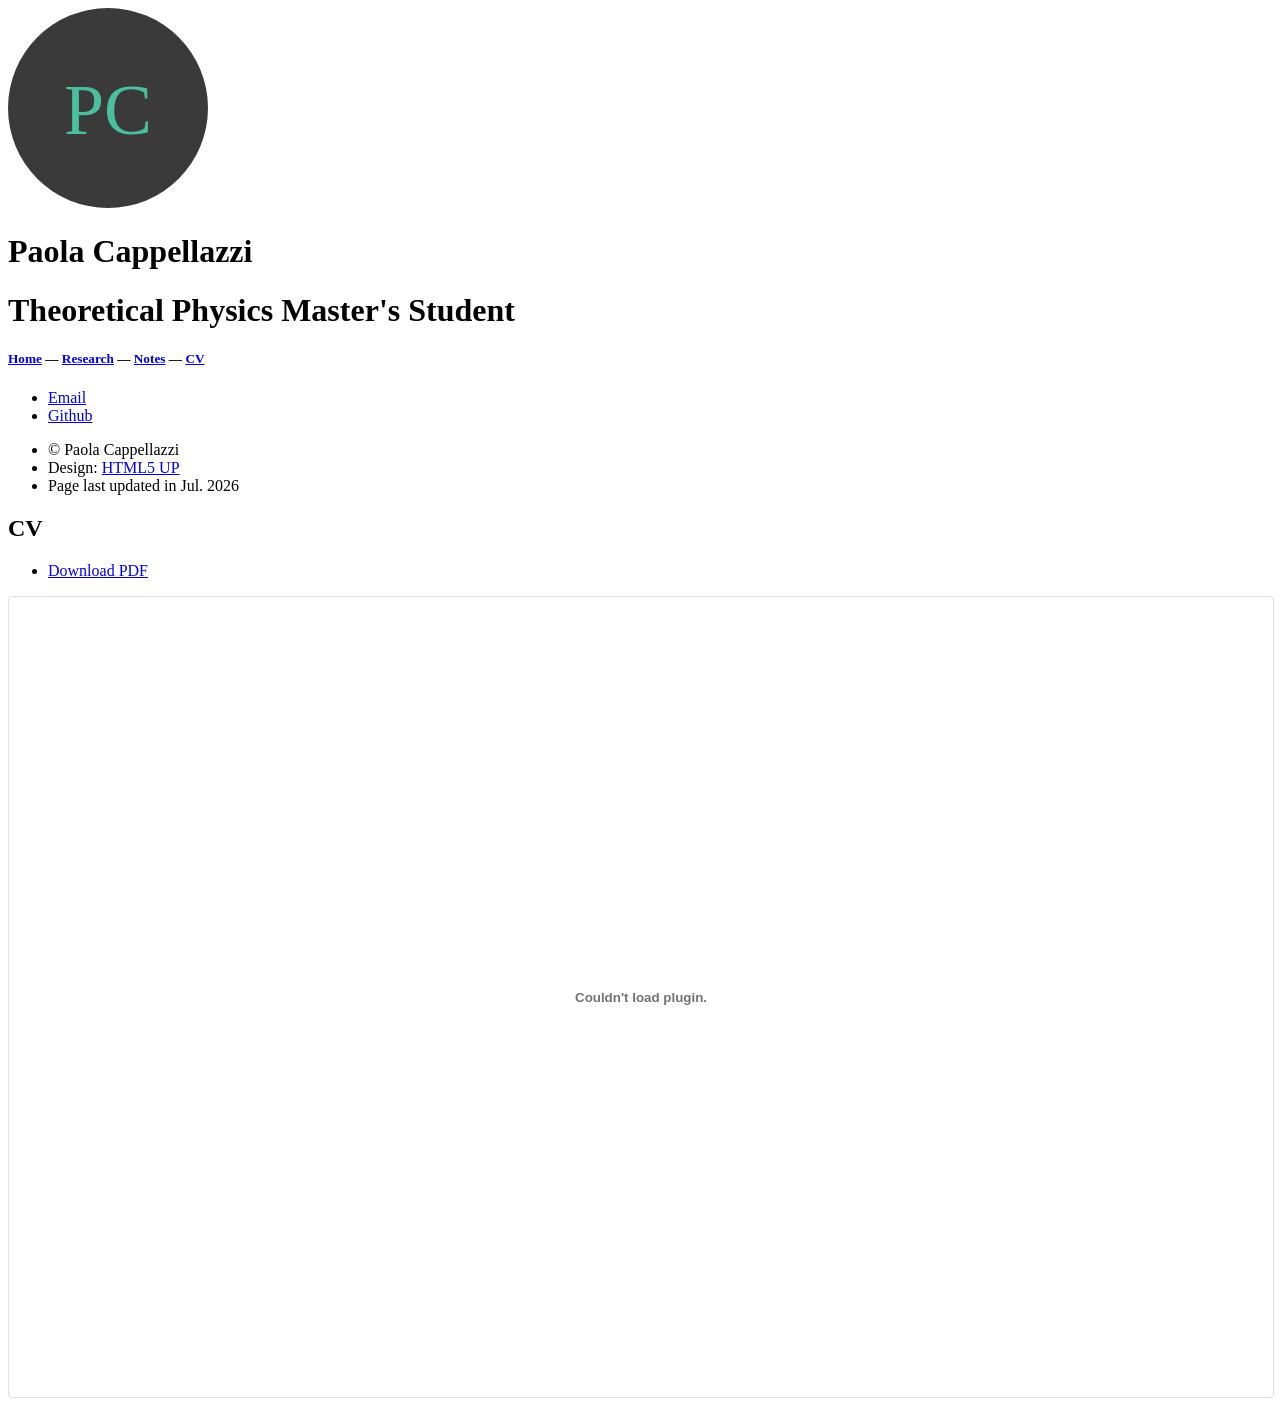
==== cv.html @ b0095d01 "Redesign site using the Strata (HTML5UP) template" ====
<!DOCTYPE HTML>
<!--
	Strata by HTML5 UP
	html5up.net | @ajlkn
	Free for personal and commercial use under the CCA 3.0 license (html5up.net/license)
	Adapted for Paola Cappellazzi
-->
<html>
	<head>
		<title>Paola Cappellazzi</title>
		<meta charset="utf-8" />
		<meta name="viewport" content="width=device-width, initial-scale=1, user-scalable=no" />
		<link rel="stylesheet" href="assets/css/main.css" />
	</head>
	<body class="is-preload">

		<!-- Header -->
			<header id="header">
				<div class="inner">
					<a href="#" class="image avatar"><img src="images/avatar.svg" alt="" /></a>
					<h1><strong>Paola Cappellazzi</strong></h1>
					<h1>Theoretical Physics Master's Student</h1>
					<h5><a href="index.html">Home</a> — <a href="research.html">Research</a> — <a href="notes.html">Notes</a> — <a href="cv.html">CV</a></h5>
				</div>
			</header>

		<!-- Main -->
			<div id="main">

				<!-- One -->
					<section id="intro">
						<header class="major">
							<h2>CV</h2>
						</header>
						<ul class="actions">
							<li><a href="assets/CV.pdf" class="button primary" target="_blank">Download PDF</a></li>
						</ul>
						<embed src="assets/CV.pdf" type="application/pdf" width="100%" height="800" style="border: 1px solid #dfdfdf; border-radius: 4px;" />
					</section>

			</div>

		<!-- Footer -->
			<footer id="footer">
				<div class="inner">
					<ul class="icons">
						<li><a href="mailto:foto7777777777@gmail.com" class="icon solid fa-envelope"><span class="label">Email</span></a></li>
						<li><a href="https://github.com/paolacappellazzi" class="icon brands fa-github"><span class="label">Github</span></a></li>
					</ul>
					<ul class="copyright">
						<li>&copy; Paola Cappellazzi</li><li>Design: <a href="http://html5up.net">HTML5 UP</a></li>
						<li>Page last updated in Jul. 2026</li>
					</ul>
				</div>
			</footer>

		<!-- Scripts -->
			<script src="assets/js/jquery.min.js"></script>
			<script src="assets/js/jquery.poptrox.min.js"></script>
			<script src="assets/js/browser.min.js"></script>
			<script src="assets/js/breakpoints.min.js"></script>
			<script src="assets/js/util.js"></script>
			<script src="assets/js/main.js"></script>

	</body>
</html>
---- assets/css/main.css ----
@import url("fontawesome-all.min.css");
@import url("https://fonts.googleapis.com/css?family=Source+Sans+Pro:400,400italic");

/*
	Strata by HTML5 UP
	html5up.net | @ajlkn
	Free for personal and commercial use under the CCA 3.0 license (html5up.net/license)
*/

html, body, div, span, applet, object,
iframe, h1, h2, h3, h4, h5, h6, p, blockquote,
pre, a, abbr, acronym, address, big, cite,
code, del, dfn, em, img, ins, kbd, q, s, samp,
small, strike, strong, sub, sup, tt, var, b,
u, i, center, dl, dt, dd, ol, ul, li, fieldset,
form, label, legend, table, caption, tbody,
tfoot, thead, tr, th, td, article, aside,
canvas, details, embed, figure, figcaption,
footer, header, hgroup, menu, nav, output, ruby,
section, summary, time, mark, audio, video {
	margin: 0;
	padding: 0;
	border: 0;
	font-size: 100%;
	font: inherit;
	vertical-align: baseline;}

article, aside, details, figcaption, figure,
footer, header, hgroup, menu, nav, section {
	display: block;}

body {
	line-height: 1;
}

ol, ul {
	list-style: none;
}

blockquote, q {
	quotes: none;
}

	blockquote:before, blockquote:after, q:before, q:after {
		content: '';
		content: none;
	}

table {
	border-collapse: collapse;
	border-spacing: 0;
}

body {
	-webkit-text-size-adjust: none;
}

mark {
	background-color: transparent;
	color: inherit;
}

input::-moz-focus-inner {
	border: 0;
	padding: 0;
}

input, select, textarea {
	-moz-appearance: none;
	-webkit-appearance: none;
	-ms-appearance: none;
	appearance: none;
}

/* Basic */

	html {
		box-sizing: border-box;
	}

	*, *:before, *:after {
		box-sizing: inherit;
	}

	body {
		background: #fff;
	}

		body.is-preload *, body.is-preload *:before, body.is-preload *:after {
			-moz-animation: none !important;
			-webkit-animation: none !important;
			-ms-animation: none !important;
			animation: none !important;
			-moz-transition: none !important;
			-webkit-transition: none !important;
			-ms-transition: none !important;
			transition: none !important;
		}

	body, input, select, textarea {
		color: #a2a2a2;
		font-family: "Source Sans Pro", Helvetica, sans-serif;
		font-size: 16pt;
		font-weight: 400;
		line-height: 1.75em;
	}

	a {
		-moz-transition: color 0.2s ease-in-out, border-color 0.2s ease-in-out;
		-webkit-transition: color 0.2s ease-in-out, border-color 0.2s ease-in-out;
		-ms-transition: color 0.2s ease-in-out, border-color 0.2s ease-in-out;
		transition: color 0.2s ease-in-out, border-color 0.2s ease-in-out;
		border-bottom: dotted 1px;
		color: #49bf9d;
		text-decoration: none;
	}

		a:hover {
			border-bottom-color: transparent;
			color: #49bf9d !important;
			text-decoration: none;
		}

	strong, b {
		color: #787878;
		font-weight: 400;
	}

	em, i {
		font-style: italic;
	}

	p {
		margin: 0 0 2em 0;
	}

	h1, h2, h3, h4, h5, h6 {
		color: #787878;
		font-weight: 400;
		line-height: 1em;
		margin: 0 0 1em 0;
	}

		h1 a, h2 a, h3 a, h4 a, h5 a, h6 a {
			color: inherit;
			text-decoration: none;
		}

	h1 {
		font-size: 2em;
		line-height: 1.5em;
	}

	h2 {
		font-size: 1.5em;
		line-height: 1.5em;
	}

	h3 {
		font-size: 1.25em;
		line-height: 1.5em;
	}

	h4 {
		font-size: 1.1em;
		line-height: 1.5em;
	}

	h5 {
		font-size: 0.9em;
		line-height: 1.5em;
	}

	h6 {
		font-size: 0.7em;
		line-height: 1.5em;
	}

	sub {
		font-size: 0.8em;
		position: relative;
		top: 0.5em;
	}

	sup {
		font-size: 0.8em;
		position: relative;
		top: -0.5em;
	}

	hr {
		border: 0;
		border-bottom: solid 2px #efefef;
		margin: 2em 0;
	}

		hr.major {
			margin: 3em 0;
		}

	blockquote {
		border-left: solid 6px #efefef;
		font-style: italic;
		margin: 0 0 2em 0;
		padding: 0.5em 0 0.5em 1.5em;
	}

	code {
		background: #f7f7f7;
		border-radius: 0.35em;
		border: solid 2px #efefef;
		font-family: "Courier New", monospace;
		font-size: 0.9em;
		margin: 0 0.25em;
		padding: 0.25em 0.65em;
	}

	pre {
		-webkit-overflow-scrolling: touch;
		font-family: "Courier New", monospace;
		font-size: 0.9em;
		margin: 0 0 2em 0;
	}

		pre code {
			display: block;
			line-height: 1.75em;
			padding: 1em 1.5em;
			overflow-x: auto;
		}

	.align-left {
		text-align: left;
	}

	.align-center {
		text-align: center;
	}

	.align-right {
		text-align: right;
	}

/* Container */

	.container {
		margin: 0 auto;
		max-width: calc(100% - 4em);
		width: 100%;
	}

		.container.xsmall {
			width: 25%;
		}

		.container.small {
			width: 50%;
		}

		.container.medium {
			width: 75%;
		}

		.container.large {
			width: 125%;
		}

		.container.xlarge {
			width: 150%;
		}

		.container.max {
			width: 100%;
		}

		@media screen and (max-width: 980px) {

			.container {
				width: 100% !important;
				max-width: 100% !important;
			}

		}

		@media screen and (max-width: 480px) {

			.container {
				max-width: calc(100% - 3em);
			}

		}

/* Row */

	.row {
		display: flex;
		flex-wrap: wrap;
		box-sizing: border-box;
		align-items: stretch;
	}

		.row > * {
			box-sizing: border-box;
		}

		.row.gtr-uniform > * > :last-child {
			margin-bottom: 0;
		}

		.row.aln-left {
			justify-content: flex-start;
		}

		.row.aln-center {
			justify-content: center;
		}

		.row.aln-right {
			justify-content: flex-end;
		}

		.row.aln-top {
			align-items: flex-start;
		}

		.row.aln-middle {
			align-items: center;
		}

		.row.aln-bottom {
			align-items: flex-end;
		}

		.row > .imp {
			order: -1;
		}

		.row > .col-1 {
			width: 8.33333%;
		}

		.row > .off-1 {
			margin-left: 8.33333%;
		}

		.row > .col-2 {
			width: 16.66667%;
		}

		.row > .off-2 {
			margin-left: 16.66667%;
		}

		.row > .col-3 {
			width: 25%;
		}

		.row > .off-3 {
			margin-left: 25%;
		}

		.row > .col-4 {
			width: 33.33333%;
		}

		.row > .off-4 {
			margin-left: 33.33333%;
		}

		.row > .col-5 {
			width: 41.66667%;
		}

		.row > .off-5 {
			margin-left: 41.66667%;
		}

		.row > .col-6 {
			width: 50%;
		}

		.row > .off-6 {
			margin-left: 50%;
		}

		.row > .col-7 {
			width: 58.33333%;
		}

		.row > .off-7 {
			margin-left: 58.33333%;
		}

		.row > .col-8 {
			width: 66.66667%;
		}

		.row > .off-8 {
			margin-left: 66.66667%;
		}

		.row > .col-9 {
			width: 75%;
		}

		.row > .off-9 {
			margin-left: 75%;
		}

		.row > .col-10 {
			width: 83.33333%;
		}

		.row > .off-10 {
			margin-left: 83.33333%;
		}

		.row > .col-11 {
			width: 91.66667%;
		}

		.row > .off-11 {
			margin-left: 91.66667%;
		}

		.row > .col-12 {
			width: 100%;
		}

		.row > .off-12 {
			margin-left: 100%;
		}

		.row.gtr-0 {
			margin-top: 0;
			margin-left: 0em;
		}

			.row.gtr-0 > * {
				padding: 0 0 0 0em;
			}

			.row.gtr-0.gtr-uniform {
				margin-top: 0em;
			}

				.row.gtr-0.gtr-uniform > * {
					padding-top: 0em;
				}

		.row.gtr-25 {
			margin-top: 0;
			margin-left: -0.625em;
		}

			.row.gtr-25 > * {
				padding: 0 0 0 0.625em;
			}

			.row.gtr-25.gtr-uniform {
				margin-top: -0.625em;
			}

				.row.gtr-25.gtr-uniform > * {
					padding-top: 0.625em;
				}

		.row.gtr-50 {
			margin-top: 0;
			margin-left: -1.25em;
		}

			.row.gtr-50 > * {
				padding: 0 0 0 1.25em;
			}

			.row.gtr-50.gtr-uniform {
				margin-top: -1.25em;
			}

				.row.gtr-50.gtr-uniform > * {
					padding-top: 1.25em;
				}

		.row {
			margin-top: 0;
			margin-left: -2.5em;
		}

			.row > * {
				padding: 0 0 0 2.5em;
			}

			.row.gtr-uniform {
				margin-top: -2.5em;
			}

				.row.gtr-uniform > * {
					padding-top: 2.5em;
				}

		.row.gtr-150 {
			margin-top: 0;
			margin-left: -3.75em;
		}

			.row.gtr-150 > * {
				padding: 0 0 0 3.75em;
			}

			.row.gtr-150.gtr-uniform {
				margin-top: -3.75em;
			}

				.row.gtr-150.gtr-uniform > * {
					padding-top: 3.75em;
				}

		.row.gtr-200 {
			margin-top: 0;
			margin-left: -5em;
		}

			.row.gtr-200 > * {
				padding: 0 0 0 5em;
			}

			.row.gtr-200.gtr-uniform {
				margin-top: -5em;
			}

				.row.gtr-200.gtr-uniform > * {
					padding-top: 5em;
				}

		@media screen and (max-width: 1800px) {

			.row {
				display: flex;
				flex-wrap: wrap;
				box-sizing: border-box;
				align-items: stretch;
			}

				.row > * {
					box-sizing: border-box;
				}

				.row.gtr-uniform > * > :last-child {
					margin-bottom: 0;
				}

				.row.aln-left {
					justify-content: flex-start;
				}

				.row.aln-center {
					justify-content: center;
				}

				.row.aln-right {
					justify-content: flex-end;
				}

				.row.aln-top {
					align-items: flex-start;
				}

				.row.aln-middle {
					align-items: center;
				}

				.row.aln-bottom {
					align-items: flex-end;
				}

				.row > .imp-xlarge {
					order: -1;
				}

				.row > .col-1-xlarge {
					width: 8.33333%;
				}

				.row > .off-1-xlarge {
					margin-left: 8.33333%;
				}

				.row > .col-2-xlarge {
					width: 16.66667%;
				}

				.row > .off-2-xlarge {
					margin-left: 16.66667%;
				}

				.row > .col-3-xlarge {
					width: 25%;
				}

				.row > .off-3-xlarge {
					margin-left: 25%;
				}

				.row > .col-4-xlarge {
					width: 33.33333%;
				}

				.row > .off-4-xlarge {
					margin-left: 33.33333%;
				}

				.row > .col-5-xlarge {
					width: 41.66667%;
				}

				.row > .off-5-xlarge {
					margin-left: 41.66667%;
				}

				.row > .col-6-xlarge {
					width: 50%;
				}

				.row > .off-6-xlarge {
					margin-left: 50%;
				}

				.row > .col-7-xlarge {
					width: 58.33333%;
				}

				.row > .off-7-xlarge {
					margin-left: 58.33333%;
				}

				.row > .col-8-xlarge {
					width: 66.66667%;
				}

				.row > .off-8-xlarge {
					margin-left: 66.66667%;
				}

				.row > .col-9-xlarge {
					width: 75%;
				}

				.row > .off-9-xlarge {
					margin-left: 75%;
				}

				.row > .col-10-xlarge {
					width: 83.33333%;
				}

				.row > .off-10-xlarge {
					margin-left: 83.33333%;
				}

				.row > .col-11-xlarge {
					width: 91.66667%;
				}

				.row > .off-11-xlarge {
					margin-left: 91.66667%;
				}

				.row > .col-12-xlarge {
					width: 100%;
				}

				.row > .off-12-xlarge {
					margin-left: 100%;
				}

				.row.gtr-0 {
					margin-top: 0;
					margin-left: 0em;
				}

					.row.gtr-0 > * {
						padding: 0 0 0 0em;
					}

					.row.gtr-0.gtr-uniform {
						margin-top: 0em;
					}

						.row.gtr-0.gtr-uniform > * {
							padding-top: 0em;
						}

				.row.gtr-25 {
					margin-top: 0;
					margin-left: -0.625em;
				}

					.row.gtr-25 > * {
						padding: 0 0 0 0.625em;
					}

					.row.gtr-25.gtr-uniform {
						margin-top: -0.625em;
					}

						.row.gtr-25.gtr-uniform > * {
							padding-top: 0.625em;
						}

				.row.gtr-50 {
					margin-top: 0;
					margin-left: -1.25em;
				}

					.row.gtr-50 > * {
						padding: 0 0 0 1.25em;
					}

					.row.gtr-50.gtr-uniform {
						margin-top: -1.25em;
					}

						.row.gtr-50.gtr-uniform > * {
							padding-top: 1.25em;
						}

				.row {
					margin-top: 0;
					margin-left: -2.5em;
				}

					.row > * {
						padding: 0 0 0 2.5em;
					}

					.row.gtr-uniform {
						margin-top: -2.5em;
					}

						.row.gtr-uniform > * {
							padding-top: 2.5em;
						}

				.row.gtr-150 {
					margin-top: 0;
					margin-left: -3.75em;
				}

					.row.gtr-150 > * {
						padding: 0 0 0 3.75em;
					}

					.row.gtr-150.gtr-uniform {
						margin-top: -3.75em;
					}

						.row.gtr-150.gtr-uniform > * {
							padding-top: 3.75em;
						}

				.row.gtr-200 {
					margin-top: 0;
					margin-left: -5em;
				}

					.row.gtr-200 > * {
						padding: 0 0 0 5em;
					}

					.row.gtr-200.gtr-uniform {
						margin-top: -5em;
					}

						.row.gtr-200.gtr-uniform > * {
							padding-top: 5em;
						}

		}

		@media screen and (max-width: 1280px) {

			.row {
				display: flex;
				flex-wrap: wrap;
				box-sizing: border-box;
				align-items: stretch;
			}

				.row > * {
					box-sizing: border-box;
				}

				.row.gtr-uniform > * > :last-child {
					margin-bottom: 0;
				}

				.row.aln-left {
					justify-content: flex-start;
				}

				.row.aln-center {
					justify-content: center;
				}

				.row.aln-right {
					justify-content: flex-end;
				}

				.row.aln-top {
					align-items: flex-start;
				}

				.row.aln-middle {
					align-items: center;
				}

				.row.aln-bottom {
					align-items: flex-end;
				}

				.row > .imp-large {
					order: -1;
				}

				.row > .col-1-large {
					width: 8.33333%;
				}

				.row > .off-1-large {
					margin-left: 8.33333%;
				}

				.row > .col-2-large {
					width: 16.66667%;
				}

				.row > .off-2-large {
					margin-left: 16.66667%;
				}

				.row > .col-3-large {
					width: 25%;
				}

				.row > .off-3-large {
					margin-left: 25%;
				}

				.row > .col-4-large {
					width: 33.33333%;
				}

				.row > .off-4-large {
					margin-left: 33.33333%;
				}

				.row > .col-5-large {
					width: 41.66667%;
				}

				.row > .off-5-large {
					margin-left: 41.66667%;
				}

				.row > .col-6-large {
					width: 50%;
				}

				.row > .off-6-large {
					margin-left: 50%;
				}

				.row > .col-7-large {
					width: 58.33333%;
				}

				.row > .off-7-large {
					margin-left: 58.33333%;
				}

				.row > .col-8-large {
					width: 66.66667%;
				}

				.row > .off-8-large {
					margin-left: 66.66667%;
				}

				.row > .col-9-large {
					width: 75%;
				}

				.row > .off-9-large {
					margin-left: 75%;
				}

				.row > .col-10-large {
					width: 83.33333%;
				}

				.row > .off-10-large {
					margin-left: 83.33333%;
				}

				.row > .col-11-large {
					width: 91.66667%;
				}

				.row > .off-11-large {
					margin-left: 91.66667%;
				}

				.row > .col-12-large {
					width: 100%;
				}

				.row > .off-12-large {
					margin-left: 100%;
				}

				.row.gtr-0 {
					margin-top: 0;
					margin-left: 0em;
				}

					.row.gtr-0 > * {
						padding: 0 0 0 0em;
					}

					.row.gtr-0.gtr-uniform {
						margin-top: 0em;
					}

						.row.gtr-0.gtr-uniform > * {
							padding-top: 0em;
						}

				.row.gtr-25 {
					margin-top: 0;
					margin-left: -0.5em;
				}

					.row.gtr-25 > * {
						padding: 0 0 0 0.5em;
					}

					.row.gtr-25.gtr-uniform {
						margin-top: -0.5em;
					}

						.row.gtr-25.gtr-uniform > * {
							padding-top: 0.5em;
						}

				.row.gtr-50 {
					margin-top: 0;
					margin-left: -1em;
				}

					.row.gtr-50 > * {
						padding: 0 0 0 1em;
					}

					.row.gtr-50.gtr-uniform {
						margin-top: -1em;
					}

						.row.gtr-50.gtr-uniform > * {
							padding-top: 1em;
						}

				.row {
					margin-top: 0;
					margin-left: -2em;
				}

					.row > * {
						padding: 0 0 0 2em;
					}

					.row.gtr-uniform {
						margin-top: -2em;
					}

						.row.gtr-uniform > * {
							padding-top: 2em;
						}

				.row.gtr-150 {
					margin-top: 0;
					margin-left: -3em;
				}

					.row.gtr-150 > * {
						padding: 0 0 0 3em;
					}

					.row.gtr-150.gtr-uniform {
						margin-top: -3em;
					}

						.row.gtr-150.gtr-uniform > * {
							padding-top: 3em;
						}

				.row.gtr-200 {
					margin-top: 0;
					margin-left: -4em;
				}

					.row.gtr-200 > * {
						padding: 0 0 0 4em;
					}

					.row.gtr-200.gtr-uniform {
						margin-top: -4em;
					}

						.row.gtr-200.gtr-uniform > * {
							padding-top: 4em;
						}

		}

		@media screen and (max-width: 980px) {

			.row {
				display: flex;
				flex-wrap: wrap;
				box-sizing: border-box;
				align-items: stretch;
			}

				.row > * {
					box-sizing: border-box;
				}

				.row.gtr-uniform > * > :last-child {
					margin-bottom: 0;
				}

				.row.aln-left {
					justify-content: flex-start;
				}

				.row.aln-center {
					justify-content: center;
				}

				.row.aln-right {
					justify-content: flex-end;
				}

				.row.aln-top {
					align-items: flex-start;
				}

				.row.aln-middle {
					align-items: center;
				}

				.row.aln-bottom {
					align-items: flex-end;
				}

				.row > .imp-medium {
					order: -1;
				}

				.row > .col-1-medium {
					width: 8.33333%;
				}

				.row > .off-1-medium {
					margin-left: 8.33333%;
				}

				.row > .col-2-medium {
					width: 16.66667%;
				}

				.row > .off-2-medium {
					margin-left: 16.66667%;
				}

				.row > .col-3-medium {
					width: 25%;
				}

				.row > .off-3-medium {
					margin-left: 25%;
				}

				.row > .col-4-medium {
					width: 33.33333%;
				}

				.row > .off-4-medium {
					margin-left: 33.33333%;
				}

				.row > .col-5-medium {
					width: 41.66667%;
				}

				.row > .off-5-medium {
					margin-left: 41.66667%;
				}

				.row > .col-6-medium {
					width: 50%;
				}

				.row > .off-6-medium {
					margin-left: 50%;
				}

				.row > .col-7-medium {
					width: 58.33333%;
				}

				.row > .off-7-medium {
					margin-left: 58.33333%;
				}

				.row > .col-8-medium {
					width: 66.66667%;
				}

				.row > .off-8-medium {
					margin-left: 66.66667%;
				}

				.row > .col-9-medium {
					width: 75%;
				}

				.row > .off-9-medium {
					margin-left: 75%;
				}

				.row > .col-10-medium {
					width: 83.33333%;
				}

				.row > .off-10-medium {
					margin-left: 83.33333%;
				}

				.row > .col-11-medium {
					width: 91.66667%;
				}

				.row > .off-11-medium {
					margin-left: 91.66667%;
				}

				.row > .col-12-medium {
					width: 100%;
				}

				.row > .off-12-medium {
					margin-left: 100%;
				}

				.row.gtr-0 {
					margin-top: 0;
					margin-left: 0em;
				}

					.row.gtr-0 > * {
						padding: 0 0 0 0em;
					}

					.row.gtr-0.gtr-uniform {
						margin-top: 0em;
					}

						.row.gtr-0.gtr-uniform > * {
							padding-top: 0em;
						}

				.row.gtr-25 {
					margin-top: 0;
					margin-left: -0.5em;
				}

					.row.gtr-25 > * {
						padding: 0 0 0 0.5em;
					}

					.row.gtr-25.gtr-uniform {
						margin-top: -0.5em;
					}

						.row.gtr-25.gtr-uniform > * {
							padding-top: 0.5em;
						}

				.row.gtr-50 {
					margin-top: 0;
					margin-left: -1em;
				}

					.row.gtr-50 > * {
						padding: 0 0 0 1em;
					}

					.row.gtr-50.gtr-uniform {
						margin-top: -1em;
					}

						.row.gtr-50.gtr-uniform > * {
							padding-top: 1em;
						}

				.row {
					margin-top: 0;
					margin-left: -2em;
				}

					.row > * {
						padding: 0 0 0 2em;
					}

					.row.gtr-uniform {
						margin-top: -2em;
					}

						.row.gtr-uniform > * {
							padding-top: 2em;
						}

				.row.gtr-150 {
					margin-top: 0;
					margin-left: -3em;
				}

					.row.gtr-150 > * {
						padding: 0 0 0 3em;
					}

					.row.gtr-150.gtr-uniform {
						margin-top: -3em;
					}

						.row.gtr-150.gtr-uniform > * {
							padding-top: 3em;
						}

				.row.gtr-200 {
					margin-top: 0;
					margin-left: -4em;
				}

					.row.gtr-200 > * {
						padding: 0 0 0 4em;
					}

					.row.gtr-200.gtr-uniform {
						margin-top: -4em;
					}

						.row.gtr-200.gtr-uniform > * {
							padding-top: 4em;
						}

		}

		@media screen and (max-width: 736px) {

			.row {
				display: flex;
				flex-wrap: wrap;
				box-sizing: border-box;
				align-items: stretch;
			}

				.row > * {
					box-sizing: border-box;
				}

				.row.gtr-uniform > * > :last-child {
					margin-bottom: 0;
				}

				.row.aln-left {
					justify-content: flex-start;
				}

				.row.aln-center {
					justify-content: center;
				}

				.row.aln-right {
					justify-content: flex-end;
				}

				.row.aln-top {
					align-items: flex-start;
				}

				.row.aln-middle {
					align-items: center;
				}

				.row.aln-bottom {
					align-items: flex-end;
				}

				.row > .imp-small {
					order: -1;
				}

				.row > .col-1-small {
					width: 8.33333%;
				}

				.row > .off-1-small {
					margin-left: 8.33333%;
				}

				.row > .col-2-small {
					width: 16.66667%;
				}

				.row > .off-2-small {
					margin-left: 16.66667%;
				}

				.row > .col-3-small {
					width: 25%;
				}

				.row > .off-3-small {
					margin-left: 25%;
				}

				.row > .col-4-small {
					width: 33.33333%;
				}

				.row > .off-4-small {
					margin-left: 33.33333%;
				}

				.row > .col-5-small {
					width: 41.66667%;
				}

				.row > .off-5-small {
					margin-left: 41.66667%;
				}

				.row > .col-6-small {
					width: 50%;
				}

				.row > .off-6-small {
					margin-left: 50%;
				}

				.row > .col-7-small {
					width: 58.33333%;
				}

				.row > .off-7-small {
					margin-left: 58.33333%;
				}

				.row > .col-8-small {
					width: 66.66667%;
				}

				.row > .off-8-small {
					margin-left: 66.66667%;
				}

				.row > .col-9-small {
					width: 75%;
				}

				.row > .off-9-small {
					margin-left: 75%;
				}

				.row > .col-10-small {
					width: 83.33333%;
				}

				.row > .off-10-small {
					margin-left: 83.33333%;
				}

				.row > .col-11-small {
					width: 91.66667%;
				}

				.row > .off-11-small {
					margin-left: 91.66667%;
				}

				.row > .col-12-small {
					width: 100%;
				}

				.row > .off-12-small {
					margin-left: 100%;
				}

				.row.gtr-0 {
					margin-top: 0;
					margin-left: 0em;
				}

					.row.gtr-0 > * {
						padding: 0 0 0 0em;
					}

					.row.gtr-0.gtr-uniform {
						margin-top: 0em;
					}

						.row.gtr-0.gtr-uniform > * {
							padding-top: 0em;
						}

				.row.gtr-25 {
					margin-top: 0;
					margin-left: -0.375em;
				}

					.row.gtr-25 > * {
						padding: 0 0 0 0.375em;
					}

					.row.gtr-25.gtr-uniform {
						margin-top: -0.375em;
					}

						.row.gtr-25.gtr-uniform > * {
							padding-top: 0.375em;
						}

				.row.gtr-50 {
					margin-top: 0;
					margin-left: -0.75em;
				}

					.row.gtr-50 > * {
						padding: 0 0 0 0.75em;
					}

					.row.gtr-50.gtr-uniform {
						margin-top: -0.75em;
					}

						.row.gtr-50.gtr-uniform > * {
							padding-top: 0.75em;
						}

				.row {
					margin-top: 0;
					margin-left: -1.5em;
				}

					.row > * {
						padding: 0 0 0 1.5em;
					}

					.row.gtr-uniform {
						margin-top: -1.5em;
					}

						.row.gtr-uniform > * {
							padding-top: 1.5em;
						}

				.row.gtr-150 {
					margin-top: 0;
					margin-left: -2.25em;
				}

					.row.gtr-150 > * {
						padding: 0 0 0 2.25em;
					}

					.row.gtr-150.gtr-uniform {
						margin-top: -2.25em;
					}

						.row.gtr-150.gtr-uniform > * {
							padding-top: 2.25em;
						}

				.row.gtr-200 {
					margin-top: 0;
					margin-left: -3em;
				}

					.row.gtr-200 > * {
						padding: 0 0 0 3em;
					}

					.row.gtr-200.gtr-uniform {
						margin-top: -3em;
					}

						.row.gtr-200.gtr-uniform > * {
							padding-top: 3em;
						}

		}

		@media screen and (max-width: 480px) {

			.row {
				display: flex;
				flex-wrap: wrap;
				box-sizing: border-box;
				align-items: stretch;
			}

				.row > * {
					box-sizing: border-box;
				}

				.row.gtr-uniform > * > :last-child {
					margin-bottom: 0;
				}

				.row.aln-left {
					justify-content: flex-start;
				}

				.row.aln-center {
					justify-content: center;
				}

				.row.aln-right {
					justify-content: flex-end;
				}

				.row.aln-top {
					align-items: flex-start;
				}

				.row.aln-middle {
					align-items: center;
				}

				.row.aln-bottom {
					align-items: flex-end;
				}

				.row > .imp-xsmall {
					order: -1;
				}

				.row > .col-1-xsmall {
					width: 8.33333%;
				}

				.row > .off-1-xsmall {
					margin-left: 8.33333%;
				}

				.row > .col-2-xsmall {
					width: 16.66667%;
				}

				.row > .off-2-xsmall {
					margin-left: 16.66667%;
				}

				.row > .col-3-xsmall {
					width: 25%;
				}

				.row > .off-3-xsmall {
					margin-left: 25%;
				}

				.row > .col-4-xsmall {
					width: 33.33333%;
				}

				.row > .off-4-xsmall {
					margin-left: 33.33333%;
				}

				.row > .col-5-xsmall {
					width: 41.66667%;
				}

				.row > .off-5-xsmall {
					margin-left: 41.66667%;
				}

				.row > .col-6-xsmall {
					width: 50%;
				}

				.row > .off-6-xsmall {
					margin-left: 50%;
				}

				.row > .col-7-xsmall {
					width: 58.33333%;
				}

				.row > .off-7-xsmall {
					margin-left: 58.33333%;
				}

				.row > .col-8-xsmall {
					width: 66.66667%;
				}

				.row > .off-8-xsmall {
					margin-left: 66.66667%;
				}

				.row > .col-9-xsmall {
					width: 75%;
				}

				.row > .off-9-xsmall {
					margin-left: 75%;
				}

				.row > .col-10-xsmall {
					width: 83.33333%;
				}

				.row > .off-10-xsmall {
					margin-left: 83.33333%;
				}

				.row > .col-11-xsmall {
					width: 91.66667%;
				}

				.row > .off-11-xsmall {
					margin-left: 91.66667%;
				}

				.row > .col-12-xsmall {
					width: 100%;
				}

				.row > .off-12-xsmall {
					margin-left: 100%;
				}

				.row.gtr-0 {
					margin-top: 0;
					margin-left: 0em;
				}

					.row.gtr-0 > * {
						padding: 0 0 0 0em;
					}

					.row.gtr-0.gtr-uniform {
						margin-top: 0em;
					}

						.row.gtr-0.gtr-uniform > * {
							padding-top: 0em;
						}

				.row.gtr-25 {
					margin-top: 0;
					margin-left: -0.375em;
				}

					.row.gtr-25 > * {
						padding: 0 0 0 0.375em;
					}

					.row.gtr-25.gtr-uniform {
						margin-top: -0.375em;
					}

						.row.gtr-25.gtr-uniform > * {
							padding-top: 0.375em;
						}

				.row.gtr-50 {
					margin-top: 0;
					margin-left: -0.75em;
				}

					.row.gtr-50 > * {
						padding: 0 0 0 0.75em;
					}

					.row.gtr-50.gtr-uniform {
						margin-top: -0.75em;
					}

						.row.gtr-50.gtr-uniform > * {
							padding-top: 0.75em;
						}

				.row {
					margin-top: 0;
					margin-left: -1.5em;
				}

					.row > * {
						padding: 0 0 0 1.5em;
					}

					.row.gtr-uniform {
						margin-top: -1.5em;
					}

						.row.gtr-uniform > * {
							padding-top: 1.5em;
						}

				.row.gtr-150 {
					margin-top: 0;
					margin-left: -2.25em;
				}

					.row.gtr-150 > * {
						padding: 0 0 0 2.25em;
					}

					.row.gtr-150.gtr-uniform {
						margin-top: -2.25em;
					}

						.row.gtr-150.gtr-uniform > * {
							padding-top: 2.25em;
						}

				.row.gtr-200 {
					margin-top: 0;
					margin-left: -3em;
				}

					.row.gtr-200 > * {
						padding: 0 0 0 3em;
					}

					.row.gtr-200.gtr-uniform {
						margin-top: -3em;
					}

						.row.gtr-200.gtr-uniform > * {
							padding-top: 3em;
						}

		}

/* Section/Article */

	section.special, article.special {
		text-align: center;
	}

	header p {
		color: #b2b2b2;
		position: relative;
		margin: 0 0 1.5em 0;
	}

	header h2 + p {
		font-size: 1.25em;
		margin-top: -1em;
		line-height: 1.5em;
	}

	header h3 + p {
		font-size: 1.1em;
		margin-top: -0.8em;
		line-height: 1.5em;
	}

	header h4 + p,
	header h5 + p,
	header h6 + p {
		font-size: 0.9em;
		margin-top: -0.6em;
		line-height: 1.5em;
	}

	header.major h2 {
		font-size: 2em;
	}

/* Form */

	form {
		margin: 0 0 2em 0;
	}

	label {
		color: #787878;
		display: block;
		font-size: 0.9em;
		font-weight: 400;
		margin: 0 0 1em 0;
	}

	input[type="text"],
	input[type="password"],
	input[type="email"],
	select,
	textarea {
		-moz-appearance: none;
		-webkit-appearance: none;
		-ms-appearance: none;
		appearance: none;
		background: #f7f7f7;
		border-radius: 0.35em;
		border: solid 2px transparent;
		color: inherit;
		display: block;
		outline: 0;
		padding: 0 0.75em;
		text-decoration: none;
		width: 100%;
	}

		input[type="text"]:invalid,
		input[type="password"]:invalid,
		input[type="email"]:invalid,
		select:invalid,
		textarea:invalid {
			box-shadow: none;
		}

		input[type="text"]:focus,
		input[type="password"]:focus,
		input[type="email"]:focus,
		select:focus,
		textarea:focus {
			border-color: #49bf9d;
		}

	select {
		background-image: url("data:image/svg+xml;charset=utf8,%3Csvg xmlns='http://www.w3.org/2000/svg' width='40' height='40' preserveAspectRatio='none' viewBox='0 0 40 40'%3E%3Cpath d='M9.4,12.3l10.4,10.4l10.4-10.4c0.2-0.2,0.5-0.4,0.9-0.4c0.3,0,0.6,0.1,0.9,0.4l3.3,3.3c0.2,0.2,0.4,0.5,0.4,0.9 c0,0.4-0.1,0.6-0.4,0.9L20.7,31.9c-0.2,0.2-0.5,0.4-0.9,0.4c-0.3,0-0.6-0.1-0.9-0.4L4.3,17.3c-0.2-0.2-0.4-0.5-0.4-0.9 c0-0.4,0.1-0.6,0.4-0.9l3.3-3.3c0.2-0.2,0.5-0.4,0.9-0.4S9.1,12.1,9.4,12.3z' fill='%23dfdfdf' /%3E%3C/svg%3E");
		background-size: 1.25rem;
		background-repeat: no-repeat;
		background-position: calc(100% - 1rem) center;
		height: 2.75em;
		padding-right: 2.75em;
		text-overflow: ellipsis;
	}

		select option {
			color: #787878;
			background: #fff;
		}

		select:focus::-ms-value {
			background-color: transparent;
		}

		select::-ms-expand {
			display: none;
		}

	input[type="text"],
	input[type="password"],
	input[type="email"],
	select {
		height: 2.75em;
	}

	textarea {
		padding: 0.75em;
	}

	input[type="checkbox"],
	input[type="radio"] {
		-moz-appearance: none;
		-webkit-appearance: none;
		-ms-appearance: none;
		appearance: none;
		display: block;
		float: left;
		margin-right: -2em;
		opacity: 0;
		width: 1em;
		z-index: -1;
	}

		input[type="checkbox"] + label,
		input[type="radio"] + label {
			text-decoration: none;
			color: #a2a2a2;
			cursor: pointer;
			display: inline-block;
			font-size: 1em;
			font-weight: 400;
			padding-left: 2.4em;
			padding-right: 0.75em;
			position: relative;
		}

			input[type="checkbox"] + label:before,
			input[type="radio"] + label:before {
				-moz-osx-font-smoothing: grayscale;
				-webkit-font-smoothing: antialiased;
				display: inline-block;
				font-style: normal;
				font-variant: normal;
				text-rendering: auto;
				line-height: 1;
				text-transform: none !important;
				font-family: 'Font Awesome 5 Free';
				font-weight: 900;
			}

			input[type="checkbox"] + label:before,
			input[type="radio"] + label:before {
				background: #f7f7f7;
				border-radius: 0.35em;
				border: solid 2px transparent;
				content: '';
				display: inline-block;
				font-size: 0.8em;
				height: 2.0625em;
				left: 0;
				line-height: 1.85625em;
				position: absolute;
				text-align: center;
				top: 0;
				width: 2.0625em;
			}

		input[type="checkbox"]:checked + label:before,
		input[type="radio"]:checked + label:before {
			background: #787878;
			border-color: #787878;
			color: #fff;
			content: '\f00c';
		}

		input[type="checkbox"]:focus + label:before,
		input[type="radio"]:focus + label:before {
			border-color: #49bf9d;
		}

	input[type="checkbox"] + label:before {
		border-radius: 0.35em;
	}

	input[type="radio"] + label:before {
		border-radius: 100%;
	}

	::-webkit-input-placeholder {
		color: #b2b2b2 !important;
		opacity: 1.0;
	}

	:-moz-placeholder {
		color: #b2b2b2 !important;
		opacity: 1.0;
	}

	::-moz-placeholder {
		color: #b2b2b2 !important;
		opacity: 1.0;
	}

	:-ms-input-placeholder {
		color: #b2b2b2 !important;
		opacity: 1.0;
	}

/* Box */

	.box {
		border-radius: 0.35em;
		border: solid 2px #efefef;
		margin-bottom: 2em;
		padding: 1.5em;
	}

		.box > :last-child,
		.box > :last-child > :last-child,
		.box > :last-child > :last-child > :last-child {
			margin-bottom: 0;
		}

		.box.alt {
			border: 0;
			border-radius: 0;
			padding: 0;
		}

/* Icon */

	.icon {
		text-decoration: none;
		border-bottom: none;
		position: relative;
	}

		.icon:before {
			-moz-osx-font-smoothing: grayscale;
			-webkit-font-smoothing: antialiased;
			display: inline-block;
			font-style: normal;
			font-variant: normal;
			text-rendering: auto;
			line-height: 1;
			text-transform: none !important;
			font-family: 'Font Awesome 5 Free';
			font-weight: 400;
		}

		.icon > .label {
			display: none;
		}

		.icon:before {
			line-height: inherit;
		}

		.icon.solid:before {
			font-weight: 900;
		}

		.icon.brands:before {
			font-family: 'Font Awesome 5 Brands';
		}

/* Image */

	.image {
		border-radius: 0.35em;
		border: 0;
		display: inline-block;
		position: relative;
	}

		.image:before {
			-moz-transition: opacity 0.2s ease-in-out;
			-webkit-transition: opacity 0.2s ease-in-out;
			-ms-transition: opacity 0.2s ease-in-out;
			transition: opacity 0.2s ease-in-out;
			background: url("images/overlay.png");
			border-radius: 0.35em;
			content: '';
			display: block;
			height: 100%;
			left: 0;
			opacity: 0.5;
			position: absolute;
			top: 0;
			width: 100%;
		}

		.image.thumb {
			text-align: center;
		}

			.image.thumb:after {
				-moz-transition: opacity 0.2s ease-in-out;
				-webkit-transition: opacity 0.2s ease-in-out;
				-ms-transition: opacity 0.2s ease-in-out;
				transition: opacity 0.2s ease-in-out;
				border-radius: 0.35em;
				border: solid 3px rgba(255, 255, 255, 0.5);
				color: #fff;
				content: 'View';
				display: inline-block;
				font-size: 0.8em;
				font-weight: 400;
				left: 50%;
				line-height: 2.25em;
				margin: -1.25em 0 0 -3em;
				opacity: 0;
				padding: 0 1.5em;
				position: absolute;
				text-align: center;
				text-decoration: none;
				top: 50%;
				white-space: nowrap;
			}

			.image.thumb:hover:after {
				opacity: 1.0;
			}

			.image.thumb:hover:before {
				background: url("images/overlay.png"), url("images/overlay.png");
				opacity: 1.0;
			}

		.image img {
			border-radius: 0.35em;
			display: block;
		}

		.image.left {
			float: left;
			margin: 0 1.5em 1em 0;
			top: 0.25em;
		}

		.image.right {
			float: right;
			margin: 0 0 1em 1.5em;
			top: 0.25em;
		}

		.image.left, .image.right {
			max-width: 40%;
		}

			.image.left img, .image.right img {
				width: 100%;
			}

		.image.fit {
			display: block;
			margin: 0 0 2em 0;
			width: 100%;
		}

			.image.fit img {
				width: 100%;
			}

		.image.avatar {
			border-radius: 100%;
		}

			.image.avatar:before {
				display: none;
			}

			.image.avatar img {
				border-radius: 100%;
				width: 100%;
			}

/* List */

	ol {
		list-style: decimal;
		margin: 0 0 2em 0;
		padding-left: 1.25em;
	}

		ol li {
			padding-left: 0.25em;
		}

	ul {
		list-style: disc;
		margin: 0 0 2em 0;
		padding-left: 1em;
	}

		ul li {
			padding-left: 0.5em;
		}

		ul.alt {
			list-style: none;
			padding-left: 0;
		}

			ul.alt li {
				border-top: solid 2px #efefef;
				padding: 0.5em 0;
			}

				ul.alt li:first-child {
					border-top: 0;
					padding-top: 0;
				}

	dl {
		margin: 0 0 2em 0;
	}

/* Icons */

	ul.icons {
		cursor: default;
		list-style: none;
		padding-left: 0;
	}

		ul.icons li {
			display: inline-block;
			padding: 0 1em 0 0;
		}

			ul.icons li:last-child {
				padding-right: 0;
			}

			ul.icons li .icon:before {
				font-size: 1.5em;
			}

/* Labeled Icons */

	ul.labeled-icons {
		list-style: none;
		padding: 0;
	}

		ul.labeled-icons li {
			line-height: 1.75em;
			margin: 1.5em 0 0 0;
			padding-left: 2.25em;
			position: relative;
		}

			ul.labeled-icons li:first-child {
				margin-top: 0;
			}

			ul.labeled-icons li a {
				color: inherit;
			}

			ul.labeled-icons li h3 {
				color: #b2b2b2;
				left: 0;
				position: absolute;
				text-align: center;
				top: 0;
				width: 1em;
			}

/* Actions */

	ul.actions {
		display: -moz-flex;
		display: -webkit-flex;
		display: -ms-flex;
		display: flex;
		cursor: default;
		list-style: none;
		margin-left: -1em;
		padding-left: 0;
	}

		ul.actions li {
			padding: 0 0 0 1em;
			vertical-align: middle;
		}

		ul.actions.special {
			-moz-justify-content: center;
			-webkit-justify-content: center;
			-ms-justify-content: center;
			justify-content: center;
			width: 100%;
			margin-left: 0;
		}

			ul.actions.special li:first-child {
				padding-left: 0;
			}

		ul.actions.stacked {
			-moz-flex-direction: column;
			-webkit-flex-direction: column;
			-ms-flex-direction: column;
			flex-direction: column;
			margin-left: 0;
		}

			ul.actions.stacked li {
				padding: 1.3em 0 0 0;
			}

				ul.actions.stacked li:first-child {
					padding-top: 0;
				}

		ul.actions.fit {
			width: calc(100% + 1em);
		}

			ul.actions.fit li {
				-moz-flex-grow: 1;
				-webkit-flex-grow: 1;
				-ms-flex-grow: 1;
				flex-grow: 1;
				-moz-flex-shrink: 1;
				-webkit-flex-shrink: 1;
				-ms-flex-shrink: 1;
				flex-shrink: 1;
				width: 100%;
			}

				ul.actions.fit li > * {
					width: 100%;
				}

			ul.actions.fit.stacked {
				width: 100%;
			}

		@media screen and (max-width: 480px) {

			ul.actions:not(.fixed) {
				-moz-flex-direction: column;
				-webkit-flex-direction: column;
				-ms-flex-direction: column;
				flex-direction: column;
				margin-left: 0;
				width: 100% !important;
			}

				ul.actions:not(.fixed) li {
					-moz-flex-grow: 1;
					-webkit-flex-grow: 1;
					-ms-flex-grow: 1;
					flex-grow: 1;
					-moz-flex-shrink: 1;
					-webkit-flex-shrink: 1;
					-ms-flex-shrink: 1;
					flex-shrink: 1;
					padding: 1em 0 0 0;
					text-align: center;
					width: 100%;
				}

					ul.actions:not(.fixed) li > * {
						width: 100%;
					}

					ul.actions:not(.fixed) li:first-child {
						padding-top: 0;
					}

					ul.actions:not(.fixed) li input[type="submit"],
					ul.actions:not(.fixed) li input[type="reset"],
					ul.actions:not(.fixed) li input[type="button"],
					ul.actions:not(.fixed) li button,
					ul.actions:not(.fixed) li .button {
						width: 100%;
					}

						ul.actions:not(.fixed) li input[type="submit"].icon:before,
						ul.actions:not(.fixed) li input[type="reset"].icon:before,
						ul.actions:not(.fixed) li input[type="button"].icon:before,
						ul.actions:not(.fixed) li button.icon:before,
						ul.actions:not(.fixed) li .button.icon:before {
							margin-left: -0.5em;
						}

		}

/* Table */

	.table-wrapper {
		-webkit-overflow-scrolling: touch;
		overflow-x: auto;
	}

	table {
		margin: 0 0 2em 0;
		width: 100%;
	}

		table tbody tr {
			border: solid 1px #efefef;
			border-left: 0;
			border-right: 0;
		}

			table tbody tr:nth-child(2n + 1) {
				background-color: #f7f7f7;
			}

		table td {
			padding: 0.75em 0.75em;
		}

		table th {
			color: #787878;
			font-size: 0.9em;
			font-weight: 400;
			padding: 0 0.75em 0.75em 0.75em;
			text-align: left;
		}

		table thead {
			border-bottom: solid 2px #efefef;
		}

		table tfoot {
			border-top: solid 2px #efefef;
		}

		table.alt {
			border-collapse: separate;
		}

			table.alt tbody tr td {
				border: solid 2px #efefef;
				border-left-width: 0;
				border-top-width: 0;
			}

				table.alt tbody tr td:first-child {
					border-left-width: 2px;
				}

			table.alt tbody tr:first-child td {
				border-top-width: 2px;
			}

			table.alt thead {
				border-bottom: 0;
			}

			table.alt tfoot {
				border-top: 0;
			}

/* Button */

	input[type="submit"],
	input[type="reset"],
	input[type="button"],
	.button {
		-moz-appearance: none;
		-webkit-appearance: none;
		-ms-appearance: none;
		appearance: none;
		-moz-transition: background-color 0.2s ease-in-out, color 0.2s ease-in-out, border-color 0.2s ease-in-out;
		-webkit-transition: background-color 0.2s ease-in-out, color 0.2s ease-in-out, border-color 0.2s ease-in-out;
		-ms-transition: background-color 0.2s ease-in-out, color 0.2s ease-in-out, border-color 0.2s ease-in-out;
		transition: background-color 0.2s ease-in-out, color 0.2s ease-in-out, border-color 0.2s ease-in-out;
		background-color: transparent;
		border-radius: 0.35em;
		border: solid 3px #efefef;
		color: #787878 !important;
		cursor: pointer;
		display: inline-block;
		font-weight: 400;
		height: 3.15em;
		height: calc(2.75em + 6px);
		line-height: 2.75em;
		min-width: 10em;
		padding: 0 1.5em;
		text-align: center;
		text-decoration: none;
		white-space: nowrap;
	}

		input[type="submit"]:hover,
		input[type="reset"]:hover,
		input[type="button"]:hover,
		.button:hover {
			border-color: #49bf9d;
			color: #49bf9d !important;
		}

		input[type="submit"]:active,
		input[type="reset"]:active,
		input[type="button"]:active,
		.button:active {
			background-color: rgba(73, 191, 157, 0.1);
			border-color: #49bf9d;
			color: #49bf9d !important;
		}

		input[type="submit"].icon,
		input[type="reset"].icon,
		input[type="button"].icon,
		.button.icon {
			padding-left: 1.35em;
		}

			input[type="submit"].icon:before,
			input[type="reset"].icon:before,
			input[type="button"].icon:before,
			.button.icon:before {
				margin-right: 0.5em;
			}

		input[type="submit"].fit,
		input[type="reset"].fit,
		input[type="button"].fit,
		.button.fit {
			min-width: 0;
			width: 100%;
		}

		input[type="submit"].small,
		input[type="reset"].small,
		input[type="button"].small,
		.button.small {
			font-size: 0.8em;
		}

		input[type="submit"].large,
		input[type="reset"].large,
		input[type="button"].large,
		.button.large {
			font-size: 1.35em;
		}

		input[type="submit"].primary,
		input[type="reset"].primary,
		input[type="button"].primary,
		.button.primary {
			background-color: #49bf9d;
			border-color: #49bf9d;
			color: #ffffff !important;
		}

			input[type="submit"].primary:hover,
			input[type="reset"].primary:hover,
			input[type="button"].primary:hover,
			.button.primary:hover {
				background-color: #5cc6a7;
				border-color: #5cc6a7;
			}

			input[type="submit"].primary:active,
			input[type="reset"].primary:active,
			input[type="button"].primary:active,
			.button.primary:active {
				background-color: #3eb08f;
				border-color: #3eb08f;
			}

		input[type="submit"].disabled, input[type="submit"]:disabled,
		input[type="reset"].disabled,
		input[type="reset"]:disabled,
		input[type="button"].disabled,
		input[type="button"]:disabled,
		.button.disabled,
		.button:disabled {
			background-color: #e7e7e7 !important;
			border-color: #e7e7e7 !important;
			color: #b2b2b2 !important;
			cursor: default;
		}

/* Work Item */

	.work-item {
		margin: 0 0 2em 0;
	}

		.work-item .image {
			margin: 0 0 1.5em 0;
		}

		.work-item h3 {
			font-size: 1em;
			margin: 0 0 0.5em 0;
		}

		.work-item p {
			font-size: 0.8em;
			line-height: 1.5em;
			margin: 0;
		}

/* Header */

	#header {
		display: -moz-flex;
		display: -webkit-flex;
		display: -ms-flex;
		display: flex;
		-moz-flex-direction: column;
		-webkit-flex-direction: column;
		-ms-flex-direction: column;
		flex-direction: column;
		-moz-align-items: -moz-flex-end;
		-webkit-align-items: -webkit-flex-end;
		-ms-align-items: -ms-flex-end;
		align-items: flex-end;
		-moz-justify-content: space-between;
		-webkit-justify-content: space-between;
		-ms-justify-content: space-between;
		justify-content: space-between;
		background-color: #1f1815;
		background-attachment: scroll,								scroll;
		background-image: url("images/overlay.png"), url("../../images/bg.jpg");
		background-position: top left,							top left;
		background-repeat: repeat,								no-repeat;
		background-size: auto,								150%;
		color: rgba(255, 255, 255, 0.5);
		height: 100%;
		left: 0;
		padding: 8em 4em;
		position: fixed;
		text-align: right;
		top: 0;
		width: 35%;
	}

		#header > * {
			-moz-flex-shrink: 0;
			-webkit-flex-shrink: 0;
			-ms-flex-shrink: 0;
			flex-shrink: 0;
			width: 100%;
		}

		#header > .inner {
			-moz-flex-grow: 1;
			-webkit-flex-grow: 1;
			-ms-flex-grow: 1;
			flex-grow: 1;
			margin: 0 0 2em 0;
		}

		#header strong, #header b {
			color: #ffffff;
		}

		#header h2, #header h3, #header h4, #header h5, #header h6 {
			color: #ffffff;
		}

		#header h1 {
			color: rgba(255, 255, 255, 0.5);
			font-size: 1.35em;
			line-height: 1.75em;
			margin: 0;
		}

		#header .image.avatar {
			margin: 0 0 1em 0;
			width: 6.25em;
		}

/* Footer */

	#footer .icons {
		margin: 1em 0 0 0;
	}

		#footer .icons a {
			color: rgba(255, 255, 255, 0.4);
		}

	#footer .copyright {
		color: rgba(255, 255, 255, 0.4);
		font-size: 0.8em;
		list-style: none;
		margin: 1em 0 0 0;
		padding: 0;
	}

		#footer .copyright li {
			border-left: solid 1px rgba(255, 255, 255, 0.25);
			display: inline-block;
			line-height: 1em;
			margin-left: 0.75em;
			padding-left: 0.75em;
		}

			#footer .copyright li:first-child {
				border-left: 0;
				margin-left: 0;
				padding-left: 0;
			}

			#footer .copyright li a {
				color: inherit;
			}

/* Main */

	#main {
		margin-left: 35%;
		max-width: 54em;
		padding: 8em 4em 4em 4em;
		width: calc(100% - 35%);
	}

		#main > section {
			border-top: solid 2px #efefef;
			margin: 4em 0 0 0;
			padding: 4em 0 0 0;
		}

			#main > section:first-child {
				border-top: 0;
				margin-top: 0;
				padding-top: 0;
			}

/* Poptrox */

	@-moz-keyframes spin {
		0% {
			-moz-transform: rotate(0deg);
			-webkit-transform: rotate(0deg);
			-ms-transform: rotate(0deg);
			transform: rotate(0deg);
		}

		100% {
			-moz-transform: rotate(360deg);
			-webkit-transform: rotate(360deg);
			-ms-transform: rotate(360deg);
			transform: rotate(360deg);
		}
	}

	@-webkit-keyframes spin {
		0% {
			-moz-transform: rotate(0deg);
			-webkit-transform: rotate(0deg);
			-ms-transform: rotate(0deg);
			transform: rotate(0deg);
		}

		100% {
			-moz-transform: rotate(360deg);
			-webkit-transform: rotate(360deg);
			-ms-transform: rotate(360deg);
			transform: rotate(360deg);
		}
	}

	@-ms-keyframes spin {
		0% {
			-moz-transform: rotate(0deg);
			-webkit-transform: rotate(0deg);
			-ms-transform: rotate(0deg);
			transform: rotate(0deg);
		}

		100% {
			-moz-transform: rotate(360deg);
			-webkit-transform: rotate(360deg);
			-ms-transform: rotate(360deg);
			transform: rotate(360deg);
		}
	}

	@keyframes spin {
		0% {
			-moz-transform: rotate(0deg);
			-webkit-transform: rotate(0deg);
			-ms-transform: rotate(0deg);
			transform: rotate(0deg);
		}

		100% {
			-moz-transform: rotate(360deg);
			-webkit-transform: rotate(360deg);
			-ms-transform: rotate(360deg);
			transform: rotate(360deg);
		}
	}

	.poptrox-popup {
		-moz-box-sizing: content-box;
		-webkit-box-sizing: content-box;
		-ms-box-sizing: content-box;
		box-sizing: content-box;
		-webkit-tap-highlight-color: rgba(255, 255, 255, 0);
		background: #fff;
		border-radius: 0.35em;
		box-shadow: 0 0.1em 0.15em 0 rgba(0, 0, 0, 0.15);
		overflow: hidden;
		padding-bottom: 3em;
	}

		.poptrox-popup .loader {
			text-decoration: none;
			-moz-animation: spin 1s linear infinite;
			-webkit-animation: spin 1s linear infinite;
			-ms-animation: spin 1s linear infinite;
			animation: spin 1s linear infinite;
			font-size: 1.5em;
			height: 1em;
			left: 50%;
			line-height: 1em;
			margin: -0.5em 0 0 -0.5em;
			position: absolute;
			top: 50%;
			width: 1em;
		}

			.poptrox-popup .loader:before {
				-moz-osx-font-smoothing: grayscale;
				-webkit-font-smoothing: antialiased;
				display: inline-block;
				font-style: normal;
				font-variant: normal;
				text-rendering: auto;
				line-height: 1;
				text-transform: none !important;
				font-family: 'Font Awesome 5 Free';
				font-weight: 900;
			}

			.poptrox-popup .loader:before {
				content: '\f1ce';
			}

		.poptrox-popup .caption {
			background: #fff;
			bottom: 0;
			cursor: default;
			font-size: 0.9em;
			height: 3em;
			left: 0;
			line-height: 2.8em;
			position: absolute;
			text-align: center;
			width: 100%;
			z-index: 1;
		}

		.poptrox-popup .nav-next,
		.poptrox-popup .nav-previous {
			text-decoration: none;
			-moz-transition: opacity 0.2s ease-in-out;
			-webkit-transition: opacity 0.2s ease-in-out;
			-ms-transition: opacity 0.2s ease-in-out;
			transition: opacity 0.2s ease-in-out;
			-webkit-tap-highlight-color: rgba(255, 255, 255, 0);
			background: rgba(0, 0, 0, 0.01);
			cursor: pointer;
			height: 100%;
			opacity: 0;
			position: absolute;
			top: 0;
			width: 50%;
		}

			.poptrox-popup .nav-next:before,
			.poptrox-popup .nav-previous:before {
				-moz-osx-font-smoothing: grayscale;
				-webkit-font-smoothing: antialiased;
				display: inline-block;
				font-style: normal;
				font-variant: normal;
				text-rendering: auto;
				line-height: 1;
				text-transform: none !important;
				font-family: 'Font Awesome 5 Free';
				font-weight: 900;
			}

			.poptrox-popup .nav-next:before,
			.poptrox-popup .nav-previous:before {
				color: #fff;
				font-size: 2.5em;
				height: 1em;
				line-height: 1em;
				margin-top: -0.75em;
				position: absolute;
				text-align: center;
				top: 50%;
				width: 1.5em;
			}

		.poptrox-popup .nav-next {
			right: 0;
		}

			.poptrox-popup .nav-next:before {
				content: '\f105';
				right: 0;
			}

		.poptrox-popup .nav-previous {
			left: 0;
		}

			.poptrox-popup .nav-previous:before {
				content: '\f104';
				left: 0;
			}

		.poptrox-popup .closer {
			text-decoration: none;
			-moz-transition: opacity 0.2s ease-in-out;
			-webkit-transition: opacity 0.2s ease-in-out;
			-ms-transition: opacity 0.2s ease-in-out;
			transition: opacity 0.2s ease-in-out;
			-webkit-tap-highlight-color: rgba(255, 255, 255, 0);
			color: #fff;
			height: 4em;
			line-height: 4em;
			opacity: 0;
			position: absolute;
			right: 0;
			text-align: center;
			top: 0;
			width: 4em;
			z-index: 2;
		}

			.poptrox-popup .closer:before {
				-moz-osx-font-smoothing: grayscale;
				-webkit-font-smoothing: antialiased;
				display: inline-block;
				font-style: normal;
				font-variant: normal;
				text-rendering: auto;
				line-height: 1;
				text-transform: none !important;
				font-family: 'Font Awesome 5 Free';
				font-weight: 900;
			}

			.poptrox-popup .closer:before {
				-moz-box-sizing: content-box;
				-webkit-box-sizing: content-box;
				-ms-box-sizing: content-box;
				box-sizing: content-box;
				border-radius: 100%;
				border: solid 3px rgba(255, 255, 255, 0.5);
				content: '\f00d';
				display: block;
				font-size: 1em;
				height: 1.75em;
				left: 50%;
				line-height: 1.75em;
				margin: -0.875em 0 0 -0.875em;
				position: absolute;
				top: 50%;
				width: 1.75em;
			}

		.poptrox-popup:hover .nav-next,
		.poptrox-popup:hover .nav-previous {
			opacity: 0.5;
		}

			.poptrox-popup:hover .nav-next:hover,
			.poptrox-popup:hover .nav-previous:hover {
				opacity: 1.0;
			}

		.poptrox-popup:hover .closer {
			opacity: 0.5;
		}

			.poptrox-popup:hover .closer:hover {
				opacity: 1.0;
			}

/* Touch */

	body.is-touch .image.thumb:before {
		opacity: 0.5 !important;
	}

	body.is-touch .image.thumb:after {
		display: none !important;
	}

	body.is-touch #header {
		background-attachment: scroll;
		background-size: auto, cover;
	}

	body.is-touch .poptrox-popup .nav-next,
	body.is-touch .poptrox-popup .nav-previous,
	body.is-touch .poptrox-popup .closer {
		opacity: 1.0 !important;
	}

/* XLarge */

	@media screen and (max-width: 1800px) {

		/* Basic */

			body, input, select, textarea {
				font-size: 12pt;
			}

	}

/* Large */

	@media screen and (max-width: 1280px) {

		/* Header */

			#header {
				padding: 6em 3em 3em 3em;
				width: 30%;
			}

				#header h1 {
					font-size: 1.25em;
				}

					#header h1 br {
						display: none;
					}

				#header > .inner {
					margin-bottom: 0;
				}

		/* Footer */

			#footer .copyright li {
				border-left-width: 0;
				display: block;
				line-height: 2.25em;
				margin-left: 0;
				padding-left: 0;
			}

		/* Main */

			#main {
				margin-left: 30%;
				max-width: none;
				padding: 6em 3em 3em 3em;
				width: calc(100% - 30%);
			}

	}

/* Medium */

	@media screen and (max-width: 980px) {

		/* Basic */

			h1 br, h2 br, h3 br, h4 br, h5 br, h6 br {
				display: none;
			}

		/* List */

			ul.icons li .icon {
				font-size: 1.25em;
			}

		/* Header */

			#header {
				background-attachment: scroll;
				background-position: top left, center center;
				background-size: auto,		cover;
				left: auto;
				padding: 6em 4em;
				position: relative;
				text-align: center;
				top: auto;
				width: 100%;
				display: block;
			}

				#header h1 {
					font-size: 1.75em;
				}

					#header h1 br {
						display: inline;
					}

		/* Footer */

			#footer {
				background-attachment: scroll;
				background-color: #1f1815;
				background-image: url("images/overlay.png"), url("../../images/bg.jpg");
				background-position: top left,						bottom center;
				background-repeat: repeat,							no-repeat;
				background-size: auto,							cover;
				bottom: auto;
				left: auto;
				padding: 4em 4em 6em 4em;
				position: relative;
				text-align: center;
				width: 100%;
			}

				#footer .icons {
					margin: 0 0 1em 0;
				}

				#footer .copyright {
					margin: 0 0 1em 0;
				}

					#footer .copyright li {
						border-left-width: 1px;
						display: inline-block;
						line-height: 1em;
						margin-left: 0.75em;
						padding-left: 0.75em;
					}

		/* Main */

			#main {
				margin: 0;
				padding: 6em 4em;
				width: 100%;
			}

	}

/* Small */

	@media screen and (max-width: 736px) {

		/* Basic */

			h1 {
				font-size: 1.5em;
			}

			h2 {
				font-size: 1.2em;
			}

			h3 {
				font-size: 1em;
			}

		/* Section/Article */

			section.special, article.special {
				text-align: center;
			}

			header.major h2 {
				font-size: 1.35em;
			}

		/* List */

			ul.labeled-icons li {
				padding-left: 2em;
			}

				ul.labeled-icons li h3 {
					line-height: 1.75em;
				}

		/* Header */

			#header {
				padding: 2.25em 1.5em;
			}

				#header h1 {
					font-size: 1.35em;
				}

		/* Footer */

			#footer {
				padding: 2.25em 1.5em;
			}

		/* Main */

			#main {
				padding: 2.25em 1.5em 0.25em 1.5em;
			}

				#main > section {
					margin: 2.25em 0 0 0;
					padding: 2.25em 0 0 0;
				}

		/* Poptrox */

			.poptrox-popup {
				border-radius: 0;
			}

				.poptrox-popup .nav-next:before,
				.poptrox-popup .nav-previous:before {
					margin-top: -1em;
				}

	}

/* XSmall */

	@media screen and (max-width: 480px) {

		/* Header */

			#header {
				padding: 4.5em 1.5em;
			}

				#header h1 br {
					display: none;
				}

		/* Footer */

			#footer .copyright li {
				border-left-width: 0;
				display: block;
				line-height: 2.25em;
				margin-left: 0;
				padding-left: 0;
			}

	}
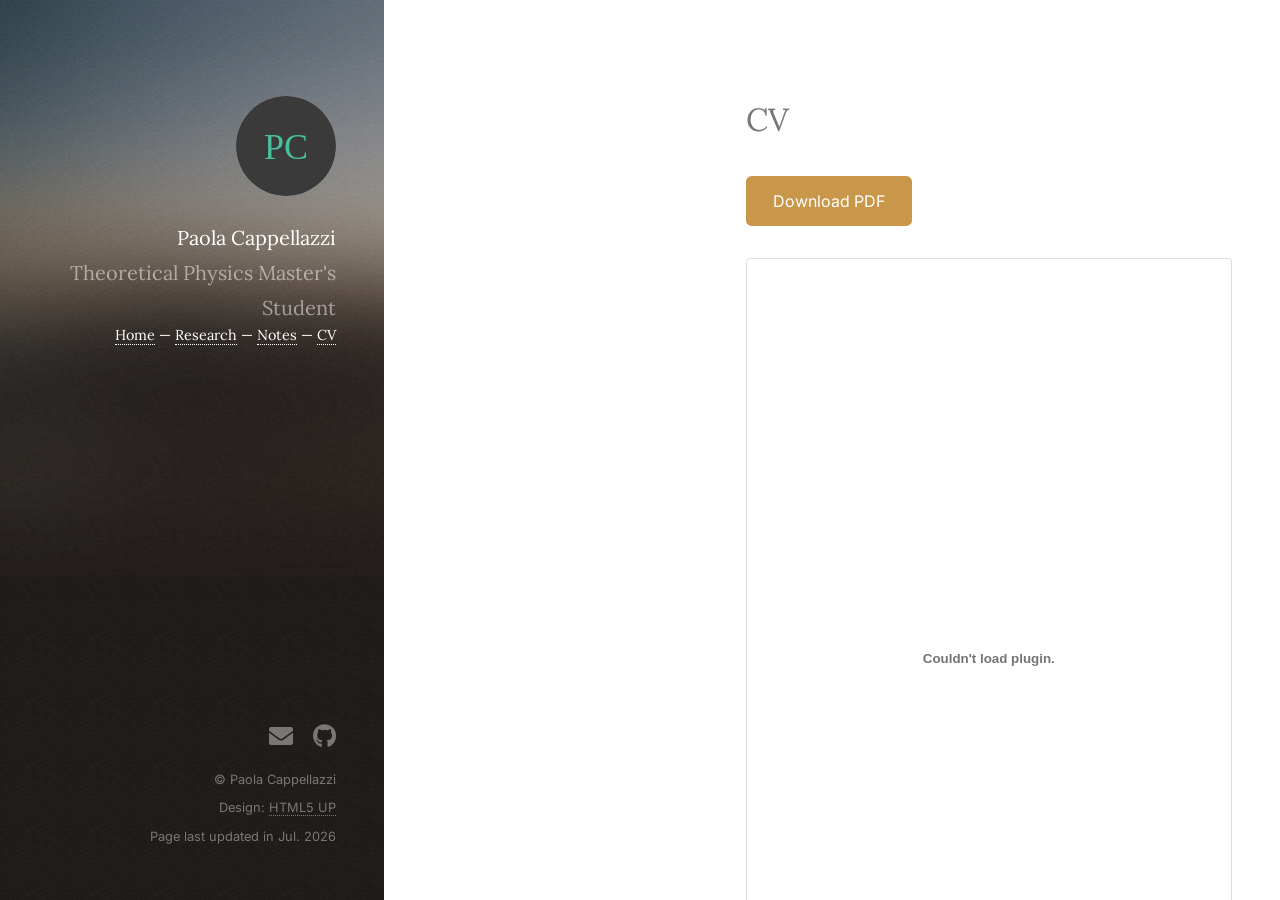
==== commit 0eeaa1ec: "Differentiate design from reference site: amber accent, serif/sans font pairing, independently scrol" ====
--- a/cv.html
+++ b/cv.html
@@ -24,7 +24,8 @@
 				</div>
 			</header>
 
-		<!-- Main -->
+		<!-- Content -->
+			<div id="content-scroll">
 			<div id="main">
 
 				<!-- One -->
@@ -54,6 +55,8 @@
 				</div>
 			</footer>
 
+			</div>
+
 		<!-- Scripts -->
 			<script src="assets/js/jquery.min.js"></script>
 			<script src="assets/js/jquery.poptrox.min.js"></script>
--- a/assets/css/main.css
+++ b/assets/css/main.css
@@ -1,5 +1,5 @@
 @import url("fontawesome-all.min.css");
-@import url("https://fonts.googleapis.com/css?family=Source+Sans+Pro:400,400italic");
+@import url("https://fonts.googleapis.com/css?family=Inter:400,400i,600&family=Lora:400,600&display=swap");
 
 /*
 	Strata by HTML5 UP
@@ -99,10 +99,14 @@
 
 	body, input, select, textarea {
 		color: #a2a2a2;
-		font-family: "Source Sans Pro", Helvetica, sans-serif;
+		font-family: "Inter", Helvetica, sans-serif;
 		font-size: 16pt;
 		font-weight: 400;
 		line-height: 1.75em;
+	}
+
+	h1, h2, h3, h4, h5, h6 {
+		font-family: "Lora", Georgia, "Times New Roman", serif;
 	}
 
 	a {
@@ -111,13 +115,13 @@
 		-ms-transition: color 0.2s ease-in-out, border-color 0.2s ease-in-out;
 		transition: color 0.2s ease-in-out, border-color 0.2s ease-in-out;
 		border-bottom: dotted 1px;
-		color: #49bf9d;
+		color: #c9974a;
 		text-decoration: none;
 	}
 
 		a:hover {
 			border-bottom-color: transparent;
-			color: #49bf9d !important;
+			color: #c9974a !important;
 			text-decoration: none;
 		}
 
@@ -1841,7 +1845,7 @@
 		input[type="email"]:focus,
 		select:focus,
 		textarea:focus {
-			border-color: #49bf9d;
+			border-color: #c9974a;
 		}
 
 	select {
@@ -1946,7 +1950,7 @@
 
 		input[type="checkbox"]:focus + label:before,
 		input[type="radio"]:focus + label:before {
-			border-color: #49bf9d;
+			border-color: #c9974a;
 		}
 
 	input[type="checkbox"] + label:before {
@@ -2464,8 +2468,8 @@
 		input[type="reset"]:hover,
 		input[type="button"]:hover,
 		.button:hover {
-			border-color: #49bf9d;
-			color: #49bf9d !important;
+			border-color: #c9974a;
+			color: #c9974a !important;
 		}
 
 		input[type="submit"]:active,
@@ -2473,8 +2477,8 @@
 		input[type="button"]:active,
 		.button:active {
 			background-color: rgba(73, 191, 157, 0.1);
-			border-color: #49bf9d;
-			color: #49bf9d !important;
+			border-color: #c9974a;
+			color: #c9974a !important;
 		}
 
 		input[type="submit"].icon,
@@ -2517,8 +2521,8 @@
 		input[type="reset"].primary,
 		input[type="button"].primary,
 		.button.primary {
-			background-color: #49bf9d;
-			border-color: #49bf9d;
+			background-color: #c9974a;
+			border-color: #c9974a;
 			color: #ffffff !important;
 		}
 
@@ -2681,11 +2685,25 @@
 
 /* Main */
 
+	html, body {
+		height: 100%;
+	}
+
+	body {
+		overflow: hidden;
+	}
+
+	#content-scroll {
+		height: 100vh;
+		margin-left: 35%;
+		overflow-y: auto;
+		width: calc(100% - 35%);
+	}
+
 	#main {
-		margin-left: 35%;
 		max-width: 54em;
 		padding: 8em 4em 4em 4em;
-		width: calc(100% - 35%);
+		width: 100%;
 	}
 
 		#main > section {
@@ -3108,6 +3126,21 @@
 
 		/* Main */
 
+			html, body {
+				height: auto;
+			}
+
+			body {
+				overflow: visible;
+			}
+
+			#content-scroll {
+				height: auto;
+				margin-left: 0;
+				overflow-y: visible;
+				width: 100%;
+			}
+
 			#main {
 				margin: 0;
 				padding: 6em 4em;
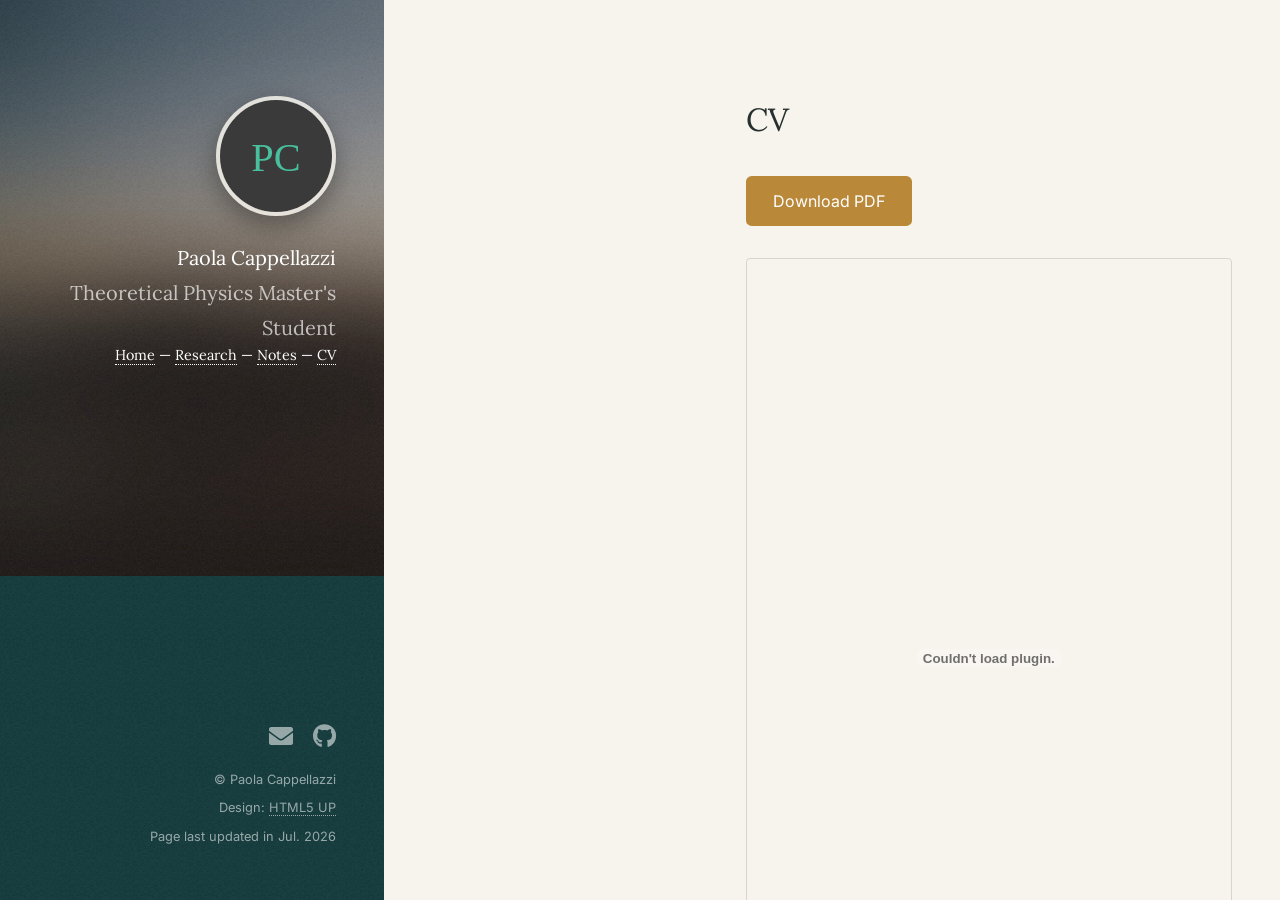
==== commit 63db9f11: "Restyle with warm cream/teal/gold palette inspired by sqzhang-git.github.io Swaps the amber accent f" ====
--- a/cv.html
+++ b/cv.html
@@ -36,7 +36,7 @@
 						<ul class="actions">
 							<li><a href="assets/CV.pdf" class="button primary" target="_blank">Download PDF</a></li>
 						</ul>
-						<embed src="assets/CV.pdf" type="application/pdf" width="100%" height="800" style="border: 1px solid #dfdfdf; border-radius: 4px;" />
+						<embed src="assets/CV.pdf" type="application/pdf" width="100%" height="800" style="border: 1px solid #d9d5c9; border-radius: 4px;" />
 					</section>
 
 			</div>
--- a/assets/css/main.css
+++ b/assets/css/main.css
@@ -83,7 +83,7 @@
 	}
 
 	body {
-		background: #fff;
+		background: #f7f4ed;
 	}
 
 		body.is-preload *, body.is-preload *:before, body.is-preload *:after {
@@ -98,7 +98,7 @@
 		}
 
 	body, input, select, textarea {
-		color: #a2a2a2;
+		color: #5f6b69;
 		font-family: "Inter", Helvetica, sans-serif;
 		font-size: 16pt;
 		font-weight: 400;
@@ -115,18 +115,18 @@
 		-ms-transition: color 0.2s ease-in-out, border-color 0.2s ease-in-out;
 		transition: color 0.2s ease-in-out, border-color 0.2s ease-in-out;
 		border-bottom: dotted 1px;
-		color: #c9974a;
+		color: #b98939;
 		text-decoration: none;
 	}
 
 		a:hover {
 			border-bottom-color: transparent;
-			color: #c9974a !important;
+			color: #b98939 !important;
 			text-decoration: none;
 		}
 
 	strong, b {
-		color: #787878;
+		color: #26302f;
 		font-weight: 400;
 	}
 
@@ -139,7 +139,7 @@
 	}
 
 	h1, h2, h3, h4, h5, h6 {
-		color: #787878;
+		color: #26302f;
 		font-weight: 400;
 		line-height: 1em;
 		margin: 0 0 1em 0;
@@ -194,7 +194,7 @@
 
 	hr {
 		border: 0;
-		border-bottom: solid 2px #efefef;
+		border-bottom: solid 2px #d9d5c9;
 		margin: 2em 0;
 	}
 
@@ -203,16 +203,16 @@
 		}
 
 	blockquote {
-		border-left: solid 6px #efefef;
+		border-left: solid 6px #d9d5c9;
 		font-style: italic;
 		margin: 0 0 2em 0;
 		padding: 0.5em 0 0.5em 1.5em;
 	}
 
 	code {
-		background: #f7f7f7;
+		background: #efe8d8;
 		border-radius: 0.35em;
-		border: solid 2px #efefef;
+		border: solid 2px #d9d5c9;
 		font-family: "Courier New", monospace;
 		font-size: 0.9em;
 		margin: 0 0.25em;
@@ -1805,7 +1805,7 @@
 	}
 
 	label {
-		color: #787878;
+		color: #26302f;
 		display: block;
 		font-size: 0.9em;
 		font-weight: 400;
@@ -1821,7 +1821,7 @@
 		-webkit-appearance: none;
 		-ms-appearance: none;
 		appearance: none;
-		background: #f7f7f7;
+		background: #efe8d8;
 		border-radius: 0.35em;
 		border: solid 2px transparent;
 		color: inherit;
@@ -1845,7 +1845,7 @@
 		input[type="email"]:focus,
 		select:focus,
 		textarea:focus {
-			border-color: #c9974a;
+			border-color: #b98939;
 		}
 
 	select {
@@ -1859,7 +1859,7 @@
 	}
 
 		select option {
-			color: #787878;
+			color: #26302f;
 			background: #fff;
 		}
 
@@ -1899,7 +1899,7 @@
 		input[type="checkbox"] + label,
 		input[type="radio"] + label {
 			text-decoration: none;
-			color: #a2a2a2;
+			color: #5f6b69;
 			cursor: pointer;
 			display: inline-block;
 			font-size: 1em;
@@ -1925,7 +1925,7 @@
 
 			input[type="checkbox"] + label:before,
 			input[type="radio"] + label:before {
-				background: #f7f7f7;
+				background: #efe8d8;
 				border-radius: 0.35em;
 				border: solid 2px transparent;
 				content: '';
@@ -1942,15 +1942,15 @@
 
 		input[type="checkbox"]:checked + label:before,
 		input[type="radio"]:checked + label:before {
-			background: #787878;
-			border-color: #787878;
+			background: #26302f;
+			border-color: #26302f;
 			color: #fff;
 			content: '\f00c';
 		}
 
 		input[type="checkbox"]:focus + label:before,
 		input[type="radio"]:focus + label:before {
-			border-color: #c9974a;
+			border-color: #b98939;
 		}
 
 	input[type="checkbox"] + label:before {
@@ -1985,7 +1985,7 @@
 
 	.box {
 		border-radius: 0.35em;
-		border: solid 2px #efefef;
+		border: solid 2px #d9d5c9;
 		margin-bottom: 2em;
 		padding: 1.5em;
 	}
@@ -2139,6 +2139,8 @@
 
 		.image.avatar {
 			border-radius: 100%;
+			border: solid 4px rgba(247, 244, 237, 0.85);
+			box-shadow: 0 0.6em 1.6em rgba(0, 0, 0, 0.35);
 		}
 
 			.image.avatar:before {
@@ -2178,7 +2180,7 @@
 		}
 
 			ul.alt li {
-				border-top: solid 2px #efefef;
+				border-top: solid 2px #d9d5c9;
 				padding: 0.5em 0;
 			}
 
@@ -2378,13 +2380,13 @@
 	}
 
 		table tbody tr {
-			border: solid 1px #efefef;
+			border: solid 1px #d9d5c9;
 			border-left: 0;
 			border-right: 0;
 		}
 
 			table tbody tr:nth-child(2n + 1) {
-				background-color: #f7f7f7;
+				background-color: #efe8d8;
 			}
 
 		table td {
@@ -2392,7 +2394,7 @@
 		}
 
 		table th {
-			color: #787878;
+			color: #26302f;
 			font-size: 0.9em;
 			font-weight: 400;
 			padding: 0 0.75em 0.75em 0.75em;
@@ -2400,11 +2402,11 @@
 		}
 
 		table thead {
-			border-bottom: solid 2px #efefef;
+			border-bottom: solid 2px #d9d5c9;
 		}
 
 		table tfoot {
-			border-top: solid 2px #efefef;
+			border-top: solid 2px #d9d5c9;
 		}
 
 		table.alt {
@@ -2412,7 +2414,7 @@
 		}
 
 			table.alt tbody tr td {
-				border: solid 2px #efefef;
+				border: solid 2px #d9d5c9;
 				border-left-width: 0;
 				border-top-width: 0;
 			}
@@ -2449,8 +2451,8 @@
 		transition: background-color 0.2s ease-in-out, color 0.2s ease-in-out, border-color 0.2s ease-in-out;
 		background-color: transparent;
 		border-radius: 0.35em;
-		border: solid 3px #efefef;
-		color: #787878 !important;
+		border: solid 3px #d9d5c9;
+		color: #26302f !important;
 		cursor: pointer;
 		display: inline-block;
 		font-weight: 400;
@@ -2468,17 +2470,17 @@
 		input[type="reset"]:hover,
 		input[type="button"]:hover,
 		.button:hover {
-			border-color: #c9974a;
-			color: #c9974a !important;
+			border-color: #b98939;
+			color: #b98939 !important;
 		}
 
 		input[type="submit"]:active,
 		input[type="reset"]:active,
 		input[type="button"]:active,
 		.button:active {
-			background-color: rgba(73, 191, 157, 0.1);
-			border-color: #c9974a;
-			color: #c9974a !important;
+			background-color: rgba(29, 117, 118, 0.1);
+			border-color: #b98939;
+			color: #b98939 !important;
 		}
 
 		input[type="submit"].icon,
@@ -2521,8 +2523,8 @@
 		input[type="reset"].primary,
 		input[type="button"].primary,
 		.button.primary {
-			background-color: #c9974a;
-			border-color: #c9974a;
+			background-color: #b98939;
+			border-color: #b98939;
 			color: #ffffff !important;
 		}
 
@@ -2530,16 +2532,16 @@
 			input[type="reset"].primary:hover,
 			input[type="button"].primary:hover,
 			.button.primary:hover {
-				background-color: #5cc6a7;
-				border-color: #5cc6a7;
+				background-color: #1d7576;
+				border-color: #1d7576;
 			}
 
 			input[type="submit"].primary:active,
 			input[type="reset"].primary:active,
 			input[type="button"].primary:active,
 			.button.primary:active {
-				background-color: #3eb08f;
-				border-color: #3eb08f;
+				background-color: #114f52;
+				border-color: #114f52;
 			}
 
 		input[type="submit"].disabled, input[type="submit"]:disabled,
@@ -2595,13 +2597,13 @@
 		-webkit-justify-content: space-between;
 		-ms-justify-content: space-between;
 		justify-content: space-between;
-		background-color: #1f1815;
+		background-color: #114f52;
 		background-attachment: scroll,								scroll;
 		background-image: url("images/overlay.png"), url("../../images/bg.jpg");
 		background-position: top left,							top left;
 		background-repeat: repeat,								no-repeat;
 		background-size: auto,								150%;
-		color: rgba(255, 255, 255, 0.5);
+		color: rgba(255, 255, 255, 0.65);
 		height: 100%;
 		left: 0;
 		padding: 8em 4em;
@@ -2636,7 +2638,7 @@
 		}
 
 		#header h1 {
-			color: rgba(255, 255, 255, 0.5);
+			color: rgba(255, 255, 255, 0.68);
 			font-size: 1.35em;
 			line-height: 1.75em;
 			margin: 0;
@@ -2644,7 +2646,7 @@
 
 		#header .image.avatar {
 			margin: 0 0 1em 0;
-			width: 6.25em;
+			width: 7.5em;
 		}
 
 /* Footer */
@@ -2654,11 +2656,11 @@
 	}
 
 		#footer .icons a {
-			color: rgba(255, 255, 255, 0.4);
+			color: rgba(255, 255, 255, 0.55);
 		}
 
 	#footer .copyright {
-		color: rgba(255, 255, 255, 0.4);
+		color: rgba(255, 255, 255, 0.55);
 		font-size: 0.8em;
 		list-style: none;
 		margin: 1em 0 0 0;
@@ -2666,7 +2668,7 @@
 	}
 
 		#footer .copyright li {
-			border-left: solid 1px rgba(255, 255, 255, 0.25);
+			border-left: solid 1px rgba(255, 255, 255, 0.35);
 			display: inline-block;
 			line-height: 1em;
 			margin-left: 0.75em;
@@ -2707,7 +2709,7 @@
 	}
 
 		#main > section {
-			border-top: solid 2px #efefef;
+			border-top: solid 2px #d9d5c9;
 			margin: 4em 0 0 0;
 			padding: 4em 0 0 0;
 		}
@@ -3095,7 +3097,7 @@
 
 			#footer {
 				background-attachment: scroll;
-				background-color: #1f1815;
+				background-color: #114f52;
 				background-image: url("images/overlay.png"), url("../../images/bg.jpg");
 				background-position: top left,						bottom center;
 				background-repeat: repeat,							no-repeat;
@@ -3251,4 +3253,74 @@
 				padding-left: 0;
 			}
 
+	}
+
+/* Custom (not stock Strata): card grid, pills, clean list */
+
+	.card-grid {
+		display: grid;
+		grid-template-columns: repeat(2, minmax(0, 1fr));
+		border-top: solid 1px #d9d5c9;
+		border-left: solid 1px #d9d5c9;
+		margin: 0 0 2em 0;
+	}
+
+		.card-grid .card {
+			padding: 1.75em;
+			border-right: solid 1px #d9d5c9;
+			border-bottom: solid 1px #d9d5c9;
+			background: rgba(255, 253, 248, 0.5);
+		}
+
+			.card-grid .card h3 {
+				color: #114f52;
+				margin-bottom: 0.5em;
+			}
+
+			.card-grid .card p:last-child {
+				margin-bottom: 0;
+			}
+
+	.pill-list {
+		display: flex;
+		flex-wrap: wrap;
+		gap: 0.6em;
+		margin: 0 0 2em 0;
+		padding: 0;
+		list-style: none;
+	}
+
+		.pill-list li {
+			display: inline-flex;
+			align-items: center;
+			border: solid 1px #d9d5c9;
+			border-radius: 999px;
+			padding: 0.4em 1.1em;
+			font-size: 0.85em;
+			font-weight: 600;
+			color: #114f52;
+			background: rgba(29, 117, 118, 0.06);
+		}
+
+	ul.clean-list {
+		margin: 0 0 2em 0;
+		padding: 0;
+		list-style: none;
+	}
+
+		ul.clean-list li {
+			padding: 0.9em 0;
+			border-top: solid 1px #d9d5c9;
+		}
+
+		ul.clean-list li:last-child {
+			border-bottom: solid 1px #d9d5c9;
+		}
+
+	@media screen and (max-width: 736px) {
+
+		.card-grid {
+			grid-template-columns: 1fr;
+		}
+
 	}
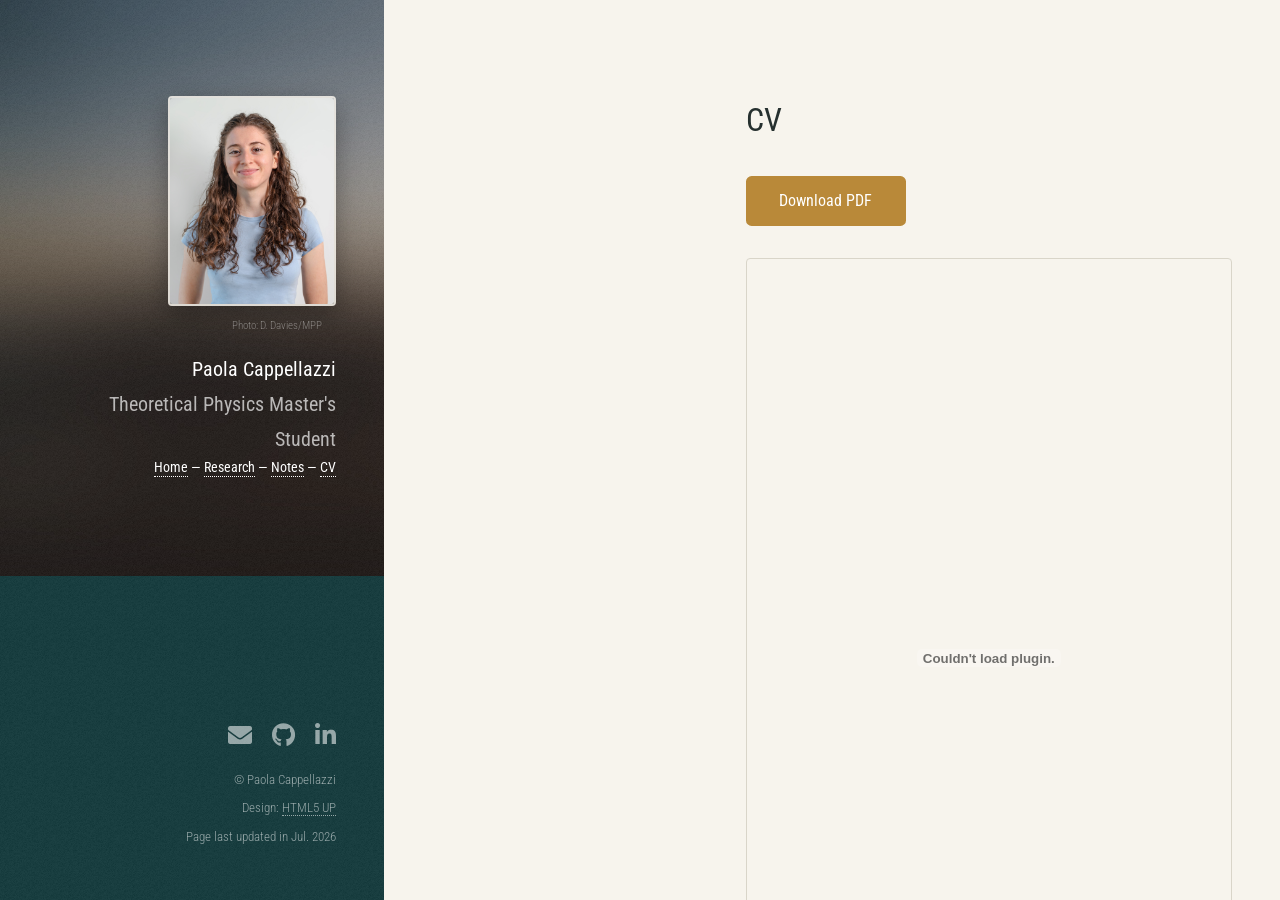
==== commit 16f32698: "Add real avatar photo, obfuscated email popup, LinkedIn link, and font/layout tweaks Switch header f" ====
--- a/cv.html
+++ b/cv.html
@@ -17,7 +17,8 @@
 		<!-- Header -->
 			<header id="header">
 				<div class="inner">
-					<a href="#" class="image avatar"><img src="images/avatar.svg" alt="" /></a>
+					<a href="#" class="image avatar"><img src="images/avatar.jpg" alt="Paola Cappellazzi" /></a>
+					<p class="photo-credit">Photo: D. Davies/MPP</p>
 					<h1><strong>Paola Cappellazzi</strong></h1>
 					<h1>Theoretical Physics Master's Student</h1>
 					<h5><a href="index.html">Home</a> — <a href="research.html">Research</a> — <a href="notes.html">Notes</a> — <a href="cv.html">CV</a></h5>
@@ -45,8 +46,9 @@
 			<footer id="footer">
 				<div class="inner">
 					<ul class="icons">
-						<li><a href="mailto:foto7777777777@gmail.com" class="icon solid fa-envelope"><span class="label">Email</span></a></li>
-						<li><a href="https://github.com/paolacappellazzi" class="icon brands fa-github"><span class="label">Github</span></a></li>
+						<li class="email-item"><a href="#" id="email-toggle" class="icon solid fa-envelope"><span class="label">Email</span></a><span id="email-popup" class="email-popup" hidden></span></li>
+						<li><a href="https://github.com/paolanocap" class="icon brands fa-github"><span class="label">Github</span></a></li>
+						<li><a href="https://www.linkedin.com/in/paola-cappellazzi" class="icon brands fa-linkedin-in"><span class="label">LinkedIn</span></a></li>
 					</ul>
 					<ul class="copyright">
 						<li>&copy; Paola Cappellazzi</li><li>Design: <a href="http://html5up.net">HTML5 UP</a></li>
@@ -64,6 +66,7 @@
 			<script src="assets/js/breakpoints.min.js"></script>
 			<script src="assets/js/util.js"></script>
 			<script src="assets/js/main.js"></script>
+			<script src="assets/js/email-obfuscate.js"></script>
 
 	</body>
 </html>
--- a/assets/css/main.css
+++ b/assets/css/main.css
@@ -1,5 +1,5 @@
 @import url("fontawesome-all.min.css");
-@import url("https://fonts.googleapis.com/css?family=Inter:400,400i,600&family=Lora:400,600&display=swap");
+@import url("https://fonts.googleapis.com/css?family=Roboto+Condensed:300,300i,400,400i,700&display=swap");
 
 /*
 	Strata by HTML5 UP
@@ -99,14 +99,15 @@
 
 	body, input, select, textarea {
 		color: #5f6b69;
-		font-family: "Inter", Helvetica, sans-serif;
+		font-family: "Roboto Condensed", Helvetica, sans-serif;
 		font-size: 16pt;
-		font-weight: 400;
+		font-weight: 300;
 		line-height: 1.75em;
 	}
 
 	h1, h2, h3, h4, h5, h6 {
-		font-family: "Lora", Georgia, "Times New Roman", serif;
+		font-family: "Roboto Condensed", Helvetica, sans-serif;
+		font-weight: 300;
 	}
 
 	a {
@@ -2042,7 +2043,7 @@
 /* Image */
 
 	.image {
-		border-radius: 0.35em;
+		border-radius: 0.25em;
 		border: 0;
 		display: inline-block;
 		position: relative;
@@ -2074,7 +2075,7 @@
 				-webkit-transition: opacity 0.2s ease-in-out;
 				-ms-transition: opacity 0.2s ease-in-out;
 				transition: opacity 0.2s ease-in-out;
-				border-radius: 0.35em;
+				border-radius: 0.25em;
 				border: solid 3px rgba(255, 255, 255, 0.5);
 				color: #fff;
 				content: 'View';
@@ -2138,9 +2139,12 @@
 			}
 
 		.image.avatar {
-			border-radius: 100%;
-			border: solid 4px rgba(247, 244, 237, 0.85);
+			display: block;
+			aspect-ratio: 4 / 5;
+			border-radius: 0.25em;
+			border: solid 2px rgba(247, 244, 237, 0.85);
 			box-shadow: 0 0.6em 1.6em rgba(0, 0, 0, 0.35);
+			overflow: hidden;
 		}
 
 			.image.avatar:before {
@@ -2148,8 +2152,11 @@
 			}
 
 			.image.avatar img {
-				border-radius: 100%;
+				border-radius: 0;
 				width: 100%;
+				height: 100%;
+				object-fit: cover;
+				object-position: center 20%;
 			}
 
 /* List */
@@ -2645,8 +2652,16 @@
 		}
 
 		#header .image.avatar {
-			margin: 0 0 1em 0;
-			width: 7.5em;
+			margin: 0 0 1em auto;
+			width: 10.5em;
+		}
+
+		#header .photo-credit {
+			width: 10.5em;
+			margin: -0.85em 0 1em auto;
+			color: rgba(255, 255, 255, 0.4);
+			font-size: 0.7em;
+			text-align: center;
 		}
 
 /* Footer */
@@ -2658,6 +2673,27 @@
 		#footer .icons a {
 			color: rgba(255, 255, 255, 0.55);
 		}
+
+		#footer .email-item {
+			position: relative;
+		}
+
+			#footer .email-popup {
+				background: #0c3335;
+				border: solid 1px rgba(255, 255, 255, 0.2);
+				border-radius: 0.35em;
+				bottom: calc(100% + 0.6em);
+				box-shadow: 0 0.4em 1em rgba(0, 0, 0, 0.35);
+				color: rgba(255, 255, 255, 0.85);
+				cursor: text;
+				font-size: 0.7em;
+				left: 50%;
+				padding: 0.6em 0.9em;
+				position: absolute;
+				transform: translateX(-50%);
+				white-space: nowrap;
+				z-index: 1;
+			}
 
 	#footer .copyright {
 		color: rgba(255, 255, 255, 0.55);
@@ -3093,6 +3129,12 @@
 						display: inline;
 					}
 
+				#header .image.avatar,
+				#header .photo-credit {
+					margin-left: auto;
+					margin-right: auto;
+				}
+
 		/* Footer */
 
 			#footer {
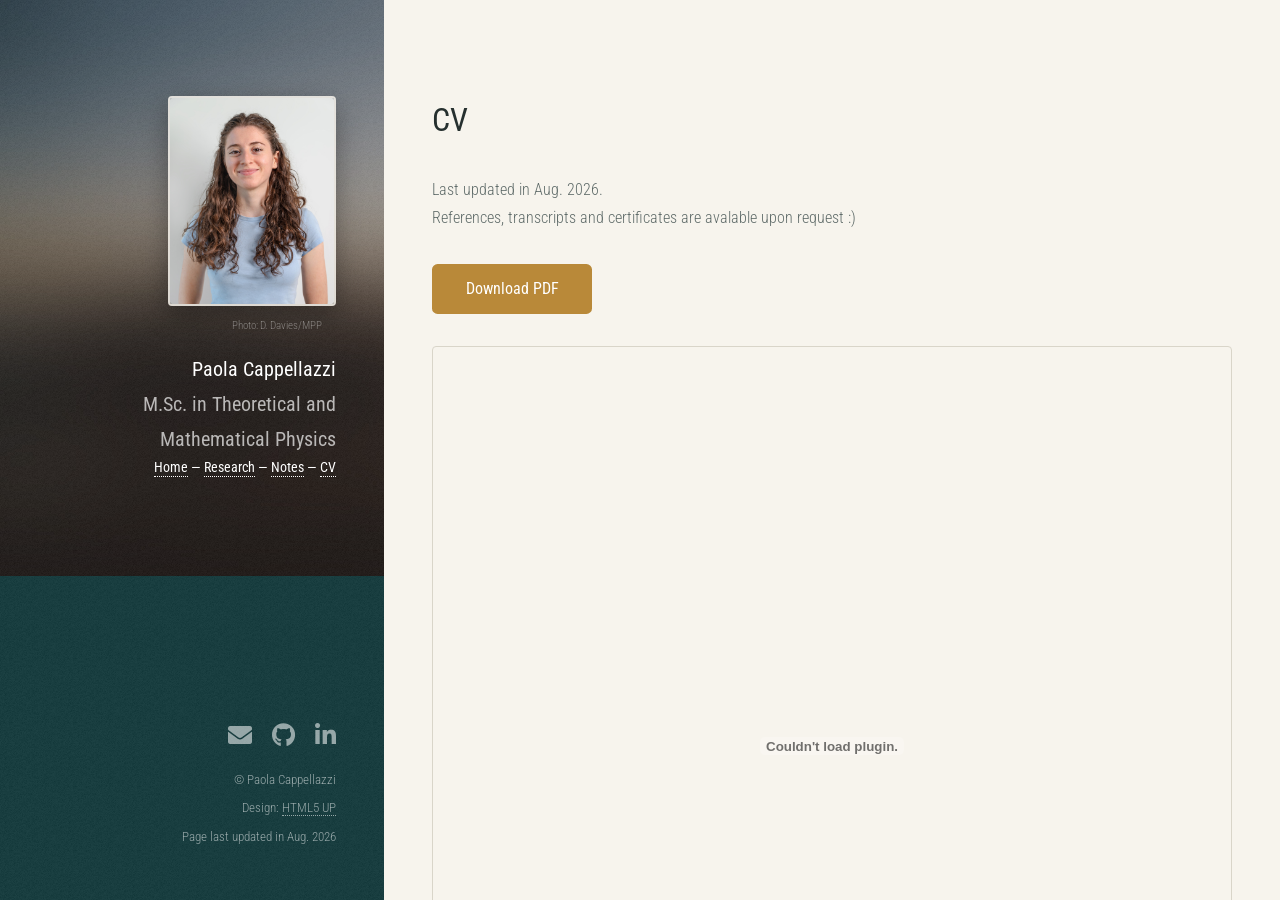
==== commit 10314517: "Update CV, rewrite About section, fix sidebar gap at intermediate widths, bump dates Replace CV.pdf " ====
--- a/cv.html
+++ b/cv.html
@@ -20,7 +20,7 @@
 					<a href="#" class="image avatar"><img src="images/avatar.jpg" alt="Paola Cappellazzi" /></a>
 					<p class="photo-credit">Photo: D. Davies/MPP</p>
 					<h1><strong>Paola Cappellazzi</strong></h1>
-					<h1>Theoretical Physics Master's Student</h1>
+					<h1>M.Sc. in Theoretical and Mathematical Physics</h1>
 					<h5><a href="index.html">Home</a> — <a href="research.html">Research</a> — <a href="notes.html">Notes</a> — <a href="cv.html">CV</a></h5>
 				</div>
 			</header>
@@ -34,6 +34,8 @@
 						<header class="major">
 							<h2>CV</h2>
 						</header>
+						<p>Last updated in Aug. 2026.<br />
+							References, transcripts and certificates are avalable upon request :)</p>
 						<ul class="actions">
 							<li><a href="assets/CV.pdf" class="button primary" target="_blank">Download PDF</a></li>
 						</ul>
@@ -52,7 +54,7 @@
 					</ul>
 					<ul class="copyright">
 						<li>&copy; Paola Cappellazzi</li><li>Design: <a href="http://html5up.net">HTML5 UP</a></li>
-						<li>Page last updated in Jul. 2026</li>
+						<li>Page last updated in Aug. 2026</li>
 					</ul>
 				</div>
 			</footer>
--- a/assets/css/main.css
+++ b/assets/css/main.css
@@ -3081,11 +3081,14 @@
 
 		/* Main */
 
+			#content-scroll {
+				margin-left: 30%;
+				width: calc(100% - 30%);
+			}
+
 			#main {
-				margin-left: 30%;
 				max-width: none;
 				padding: 6em 3em 3em 3em;
-				width: calc(100% - 30%);
 			}
 
 	}
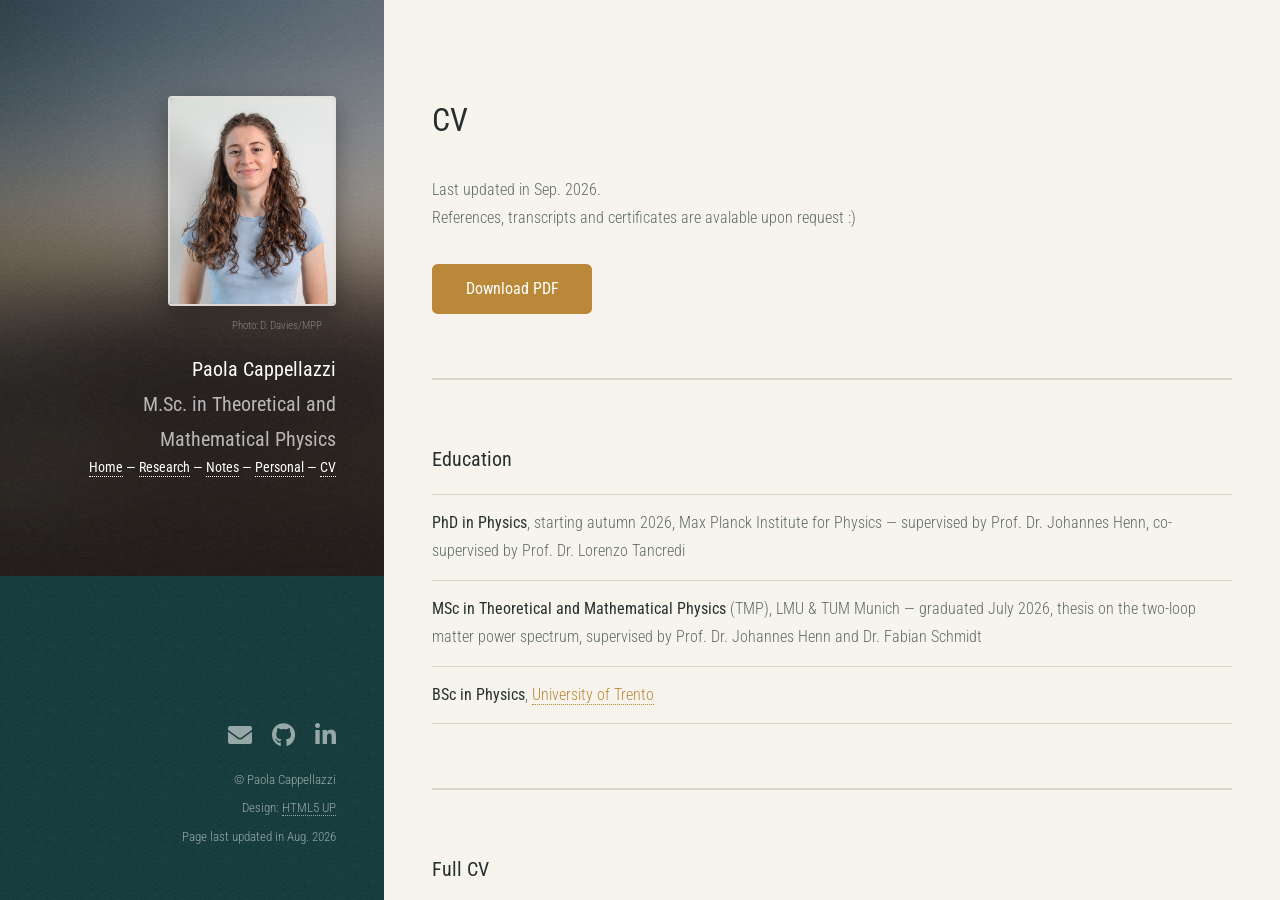
==== commit 5e549da6: "Restructure homepage as overview, merge education into CV page, add personal page Turn index.html in" ====
--- a/cv.html
+++ b/cv.html
@@ -21,7 +21,7 @@
 					<p class="photo-credit">Photo: D. Davies/MPP</p>
 					<h1><strong>Paola Cappellazzi</strong></h1>
 					<h1>M.Sc. in Theoretical and Mathematical Physics</h1>
-					<h5><a href="index.html">Home</a> — <a href="research.html">Research</a> — <a href="notes.html">Notes</a> — <a href="cv.html">CV</a></h5>
+					<h5><a href="index.html">Home</a> — <a href="research.html">Research</a> — <a href="notes.html">Notes</a> — <a href="personal.html">Personal</a> — <a href="cv.html">CV</a></h5>
 				</div>
 			</header>
 
@@ -34,11 +34,32 @@
 						<header class="major">
 							<h2>CV</h2>
 						</header>
-						<p>Last updated in Aug. 2026.<br />
+						<p>Last updated in Sep. 2026.<br />
 							References, transcripts and certificates are avalable upon request :)</p>
 						<ul class="actions">
 							<li><a href="assets/CV.pdf" class="button primary" target="_blank">Download PDF</a></li>
 						</ul>
+					</section>
+
+				<!-- Education -->
+					<section id="education">
+						<h3>Education</h3>
+						<ul class="clean-list">
+							<li>
+								<b>PhD in Physics</b>, starting autumn 2026, Max Planck Institute for Physics &mdash; supervised by Prof. Dr. Johannes Henn, co-supervised by Prof. Dr. Lorenzo Tancredi
+							</li>
+							<li>
+								<b>MSc in Theoretical and Mathematical Physics</b> (TMP), LMU &amp; TUM Munich &mdash; graduated July 2026, thesis on the two-loop matter power spectrum, supervised by Prof. Dr. Johannes Henn and Dr. Fabian Schmidt
+							</li>
+							<li>
+								<b>BSc in Physics</b>, <a href="https://www.unitn.it/en" class="active">University of Trento</a>
+							</li>
+						</ul>
+					</section>
+
+				<!-- Full CV -->
+					<section id="cv-embed">
+						<h3>Full CV</h3>
 						<embed src="assets/CV.pdf" type="application/pdf" width="100%" height="800" style="border: 1px solid #d9d5c9; border-radius: 4px;" />
 					</section>
 
@@ -48,7 +69,7 @@
 			<footer id="footer">
 				<div class="inner">
 					<ul class="icons">
-						<li class="email-item"><a href="#" id="email-toggle" class="icon solid fa-envelope"><span class="label">Email</span></a><span id="email-popup" class="email-popup" hidden></span></li>
+						<li class="email-item"><a href="#" class="email-toggle icon solid fa-envelope"><span class="label">Email</span></a><span class="email-popup" hidden></span></li>
 						<li><a href="https://github.com/paolanocap" class="icon brands fa-github"><span class="label">Github</span></a></li>
 						<li><a href="https://www.linkedin.com/in/paola-cappellazzi" class="icon brands fa-linkedin-in"><span class="label">LinkedIn</span></a></li>
 					</ul>
--- a/assets/css/main.css
+++ b/assets/css/main.css
@@ -2674,26 +2674,27 @@
 			color: rgba(255, 255, 255, 0.55);
 		}
 
-		#footer .email-item {
-			position: relative;
-		}
-
-			#footer .email-popup {
-				background: #0c3335;
-				border: solid 1px rgba(255, 255, 255, 0.2);
-				border-radius: 0.35em;
-				bottom: calc(100% + 0.6em);
-				box-shadow: 0 0.4em 1em rgba(0, 0, 0, 0.35);
-				color: rgba(255, 255, 255, 0.85);
-				cursor: text;
-				font-size: 0.7em;
-				left: 50%;
-				padding: 0.6em 0.9em;
-				position: absolute;
-				transform: translateX(-50%);
-				white-space: nowrap;
-				z-index: 1;
-			}
+	.email-item {
+		display: inline-block;
+		position: relative;
+	}
+
+	.email-popup {
+		background: #0c3335;
+		border: solid 1px rgba(255, 255, 255, 0.2);
+		border-radius: 0.35em;
+		bottom: calc(100% + 0.6em);
+		box-shadow: 0 0.4em 1em rgba(0, 0, 0, 0.35);
+		color: rgba(255, 255, 255, 0.85);
+		cursor: text;
+		font-size: 0.7em;
+		left: 50%;
+		padding: 0.6em 0.9em;
+		position: absolute;
+		transform: translateX(-50%);
+		white-space: nowrap;
+		z-index: 1;
+	}
 
 	#footer .copyright {
 		color: rgba(255, 255, 255, 0.55);
@@ -3353,6 +3354,16 @@
 		list-style: none;
 	}
 
+	ul.contact-list {
+		display: flex;
+		flex-wrap: wrap;
+		gap: 0.5em 3em;
+		margin: 0 0 2em 0;
+		padding: 0;
+		list-style: none;
+		text-align: left;
+	}
+
 		ul.clean-list li {
 			padding: 0.9em 0;
 			border-top: solid 1px #d9d5c9;
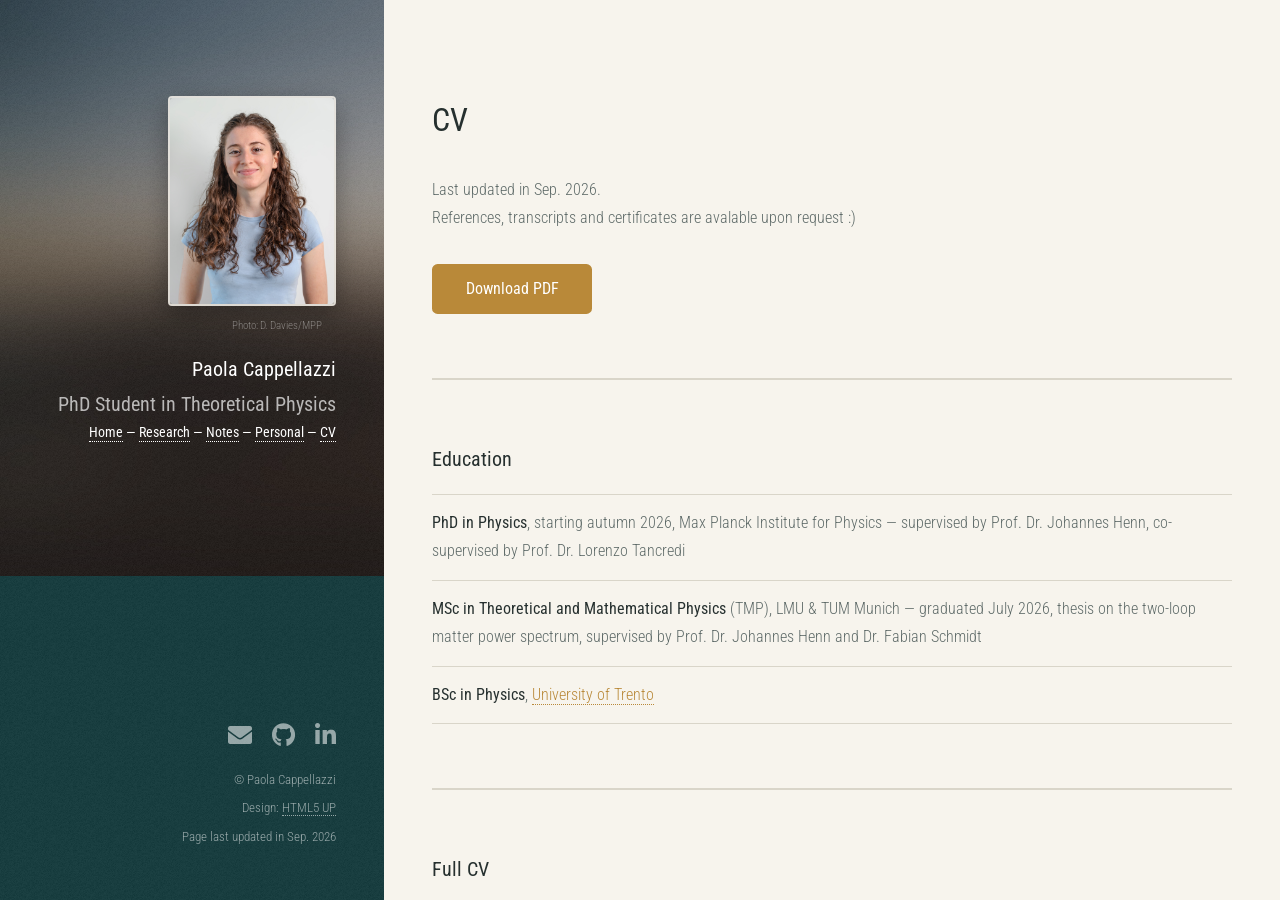
==== commit 0845f073: "Make Explore More boxes fully clickable, update subtitle/date, add first event Turn the quick-links " ====
--- a/cv.html
+++ b/cv.html
@@ -20,7 +20,7 @@
 					<a href="#" class="image avatar"><img src="images/avatar.jpg" alt="Paola Cappellazzi" /></a>
 					<p class="photo-credit">Photo: D. Davies/MPP</p>
 					<h1><strong>Paola Cappellazzi</strong></h1>
-					<h1>M.Sc. in Theoretical and Mathematical Physics</h1>
+					<h1>PhD Student in Theoretical Physics</h1>
 					<h5><a href="index.html">Home</a> — <a href="research.html">Research</a> — <a href="notes.html">Notes</a> — <a href="personal.html">Personal</a> — <a href="cv.html">CV</a></h5>
 				</div>
 			</header>
@@ -75,7 +75,7 @@
 					</ul>
 					<ul class="copyright">
 						<li>&copy; Paola Cappellazzi</li><li>Design: <a href="http://html5up.net">HTML5 UP</a></li>
-						<li>Page last updated in Aug. 2026</li>
+						<li>Page last updated in Sep. 2026</li>
 					</ul>
 				</div>
 			</footer>
--- a/assets/css/main.css
+++ b/assets/css/main.css
@@ -3327,6 +3327,19 @@
 				margin-bottom: 0;
 			}
 
+		.card-grid a.card {
+			display: block;
+			color: inherit;
+			border-bottom: none;
+			transition: background-color 0.25s ease, transform 0.25s ease, box-shadow 0.25s ease;
+		}
+
+			.card-grid a.card:hover {
+				background: rgba(201, 151, 74, 0.14);
+				transform: translateY(-3px);
+				box-shadow: 0 8px 20px rgba(17, 79, 82, 0.12);
+			}
+
 	.pill-list {
 		display: flex;
 		flex-wrap: wrap;
